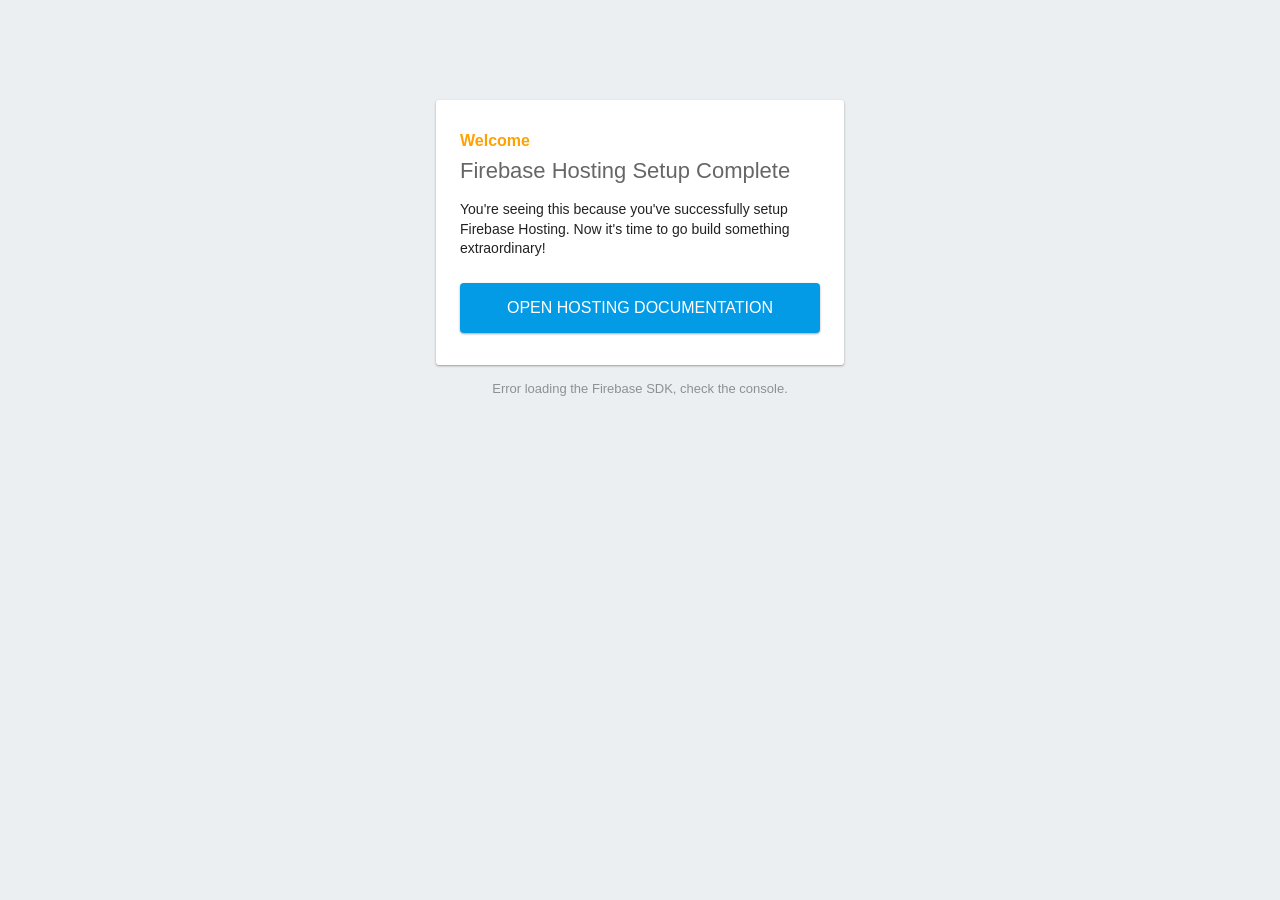
==== public/index.html @ d4465589 "Premier commit" ====
<!DOCTYPE html>
<html>
  <head>
    <meta charset="utf-8">
    <meta name="viewport" content="width=device-width, initial-scale=1">
    <title>Welcome to Firebase Hosting</title>

    <!-- update the version number as needed -->
    <script defer src="/__/firebase/11.8.0/firebase-app-compat.js"></script>
    <!-- include only the Firebase features as you need -->
    <script defer src="/__/firebase/11.8.0/firebase-auth-compat.js"></script>
    <script defer src="/__/firebase/11.8.0/firebase-database-compat.js"></script>
    <script defer src="/__/firebase/11.8.0/firebase-firestore-compat.js"></script>
    <script defer src="/__/firebase/11.8.0/firebase-functions-compat.js"></script>
    <script defer src="/__/firebase/11.8.0/firebase-messaging-compat.js"></script>
    <script defer src="/__/firebase/11.8.0/firebase-storage-compat.js"></script>
    <script defer src="/__/firebase/11.8.0/firebase-analytics-compat.js"></script>
    <script defer src="/__/firebase/11.8.0/firebase-remote-config-compat.js"></script>
    <script defer src="/__/firebase/11.8.0/firebase-performance-compat.js"></script>
    <!-- 
      initialize the SDK after all desired features are loaded, set useEmulator to false
      to avoid connecting the SDK to running emulators.
    -->
    <script defer src="/__/firebase/init.js?useEmulator=true"></script>

    <style media="screen">
      body { background: #ECEFF1; color: rgba(0,0,0,0.87); font-family: Roboto, Helvetica, Arial, sans-serif; margin: 0; padding: 0; }
      #message { background: white; max-width: 360px; margin: 100px auto 16px; padding: 32px 24px; border-radius: 3px; }
      #message h2 { color: #ffa100; font-weight: bold; font-size: 16px; margin: 0 0 8px; }
      #message h1 { font-size: 22px; font-weight: 300; color: rgba(0,0,0,0.6); margin: 0 0 16px;}
      #message p { line-height: 140%; margin: 16px 0 24px; font-size: 14px; }
      #message a { display: block; text-align: center; background: #039be5; text-transform: uppercase; text-decoration: none; color: white; padding: 16px; border-radius: 4px; }
      #message, #message a { box-shadow: 0 1px 3px rgba(0,0,0,0.12), 0 1px 2px rgba(0,0,0,0.24); }
      #load { color: rgba(0,0,0,0.4); text-align: center; font-size: 13px; }
      @media (max-width: 600px) {
        body, #message { margin-top: 0; background: white; box-shadow: none; }
        body { border-top: 16px solid #ffa100; }
      }
    </style>
  </head>
  <body>
    <div id="message">
      <h2>Welcome</h2>
      <h1>Firebase Hosting Setup Complete</h1>
      <p>You're seeing this because you've successfully setup Firebase Hosting. Now it's time to go build something extraordinary!</p>
      <a target="_blank" href="https://firebase.google.com/docs/hosting/">Open Hosting Documentation</a>
    </div>
    <p id="load">Firebase SDK Loading&hellip;</p>

    <script>
      document.addEventListener('DOMContentLoaded', function() {
        const loadEl = document.querySelector('#load');
        // // 🔥🔥🔥🔥🔥🔥🔥🔥🔥🔥🔥🔥🔥🔥🔥🔥🔥🔥🔥🔥🔥🔥🔥🔥🔥🔥🔥🔥🔥🔥🔥
        // // The Firebase SDK is initialized and available here!
        //
        // firebase.auth().onAuthStateChanged(user => { });
        // firebase.database().ref('/path/to/ref').on('value', snapshot => { });
        // firebase.firestore().doc('/foo/bar').get().then(() => { });
        // firebase.functions().httpsCallable('yourFunction')().then(() => { });
        // firebase.messaging().requestPermission().then(() => { });
        // firebase.storage().ref('/path/to/ref').getDownloadURL().then(() => { });
        // firebase.analytics(); // call to activate
        // firebase.analytics().logEvent('tutorial_completed');
        // firebase.performance(); // call to activate
        //
        // // 🔥🔥🔥🔥🔥🔥🔥🔥🔥🔥🔥🔥🔥🔥🔥🔥🔥🔥🔥🔥🔥🔥🔥🔥🔥🔥🔥🔥🔥🔥🔥

        try {
          let app = firebase.app();
          let features = [
            'auth', 
            'database', 
            'firestore',
            'functions',
            'messaging', 
            'storage', 
            'analytics', 
            'remoteConfig',
            'performance',
          ].filter(feature => typeof app[feature] === 'function');
          loadEl.textContent = `Firebase SDK loaded with ${features.join(', ')}`;
        } catch (e) {
          console.error(e);
          loadEl.textContent = 'Error loading the Firebase SDK, check the console.';
        }
      });
    </script>
  </body>
</html>
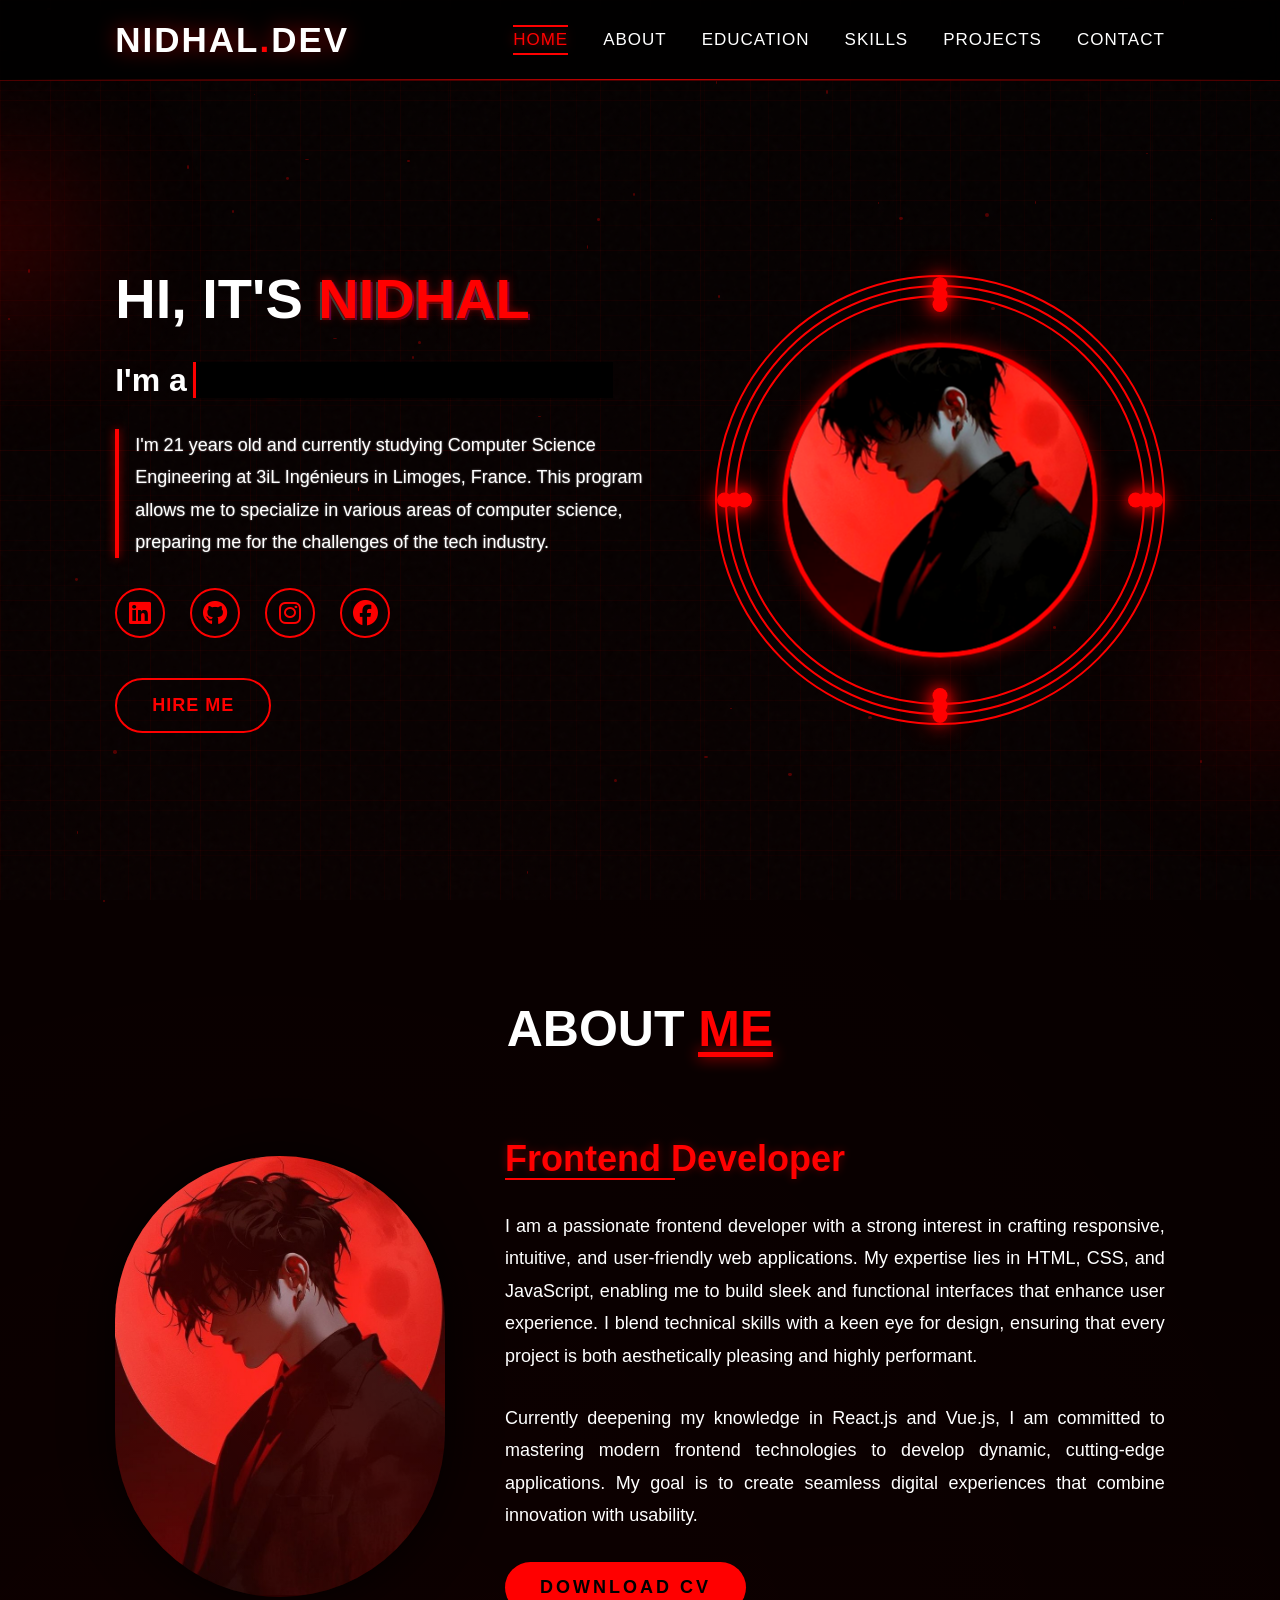
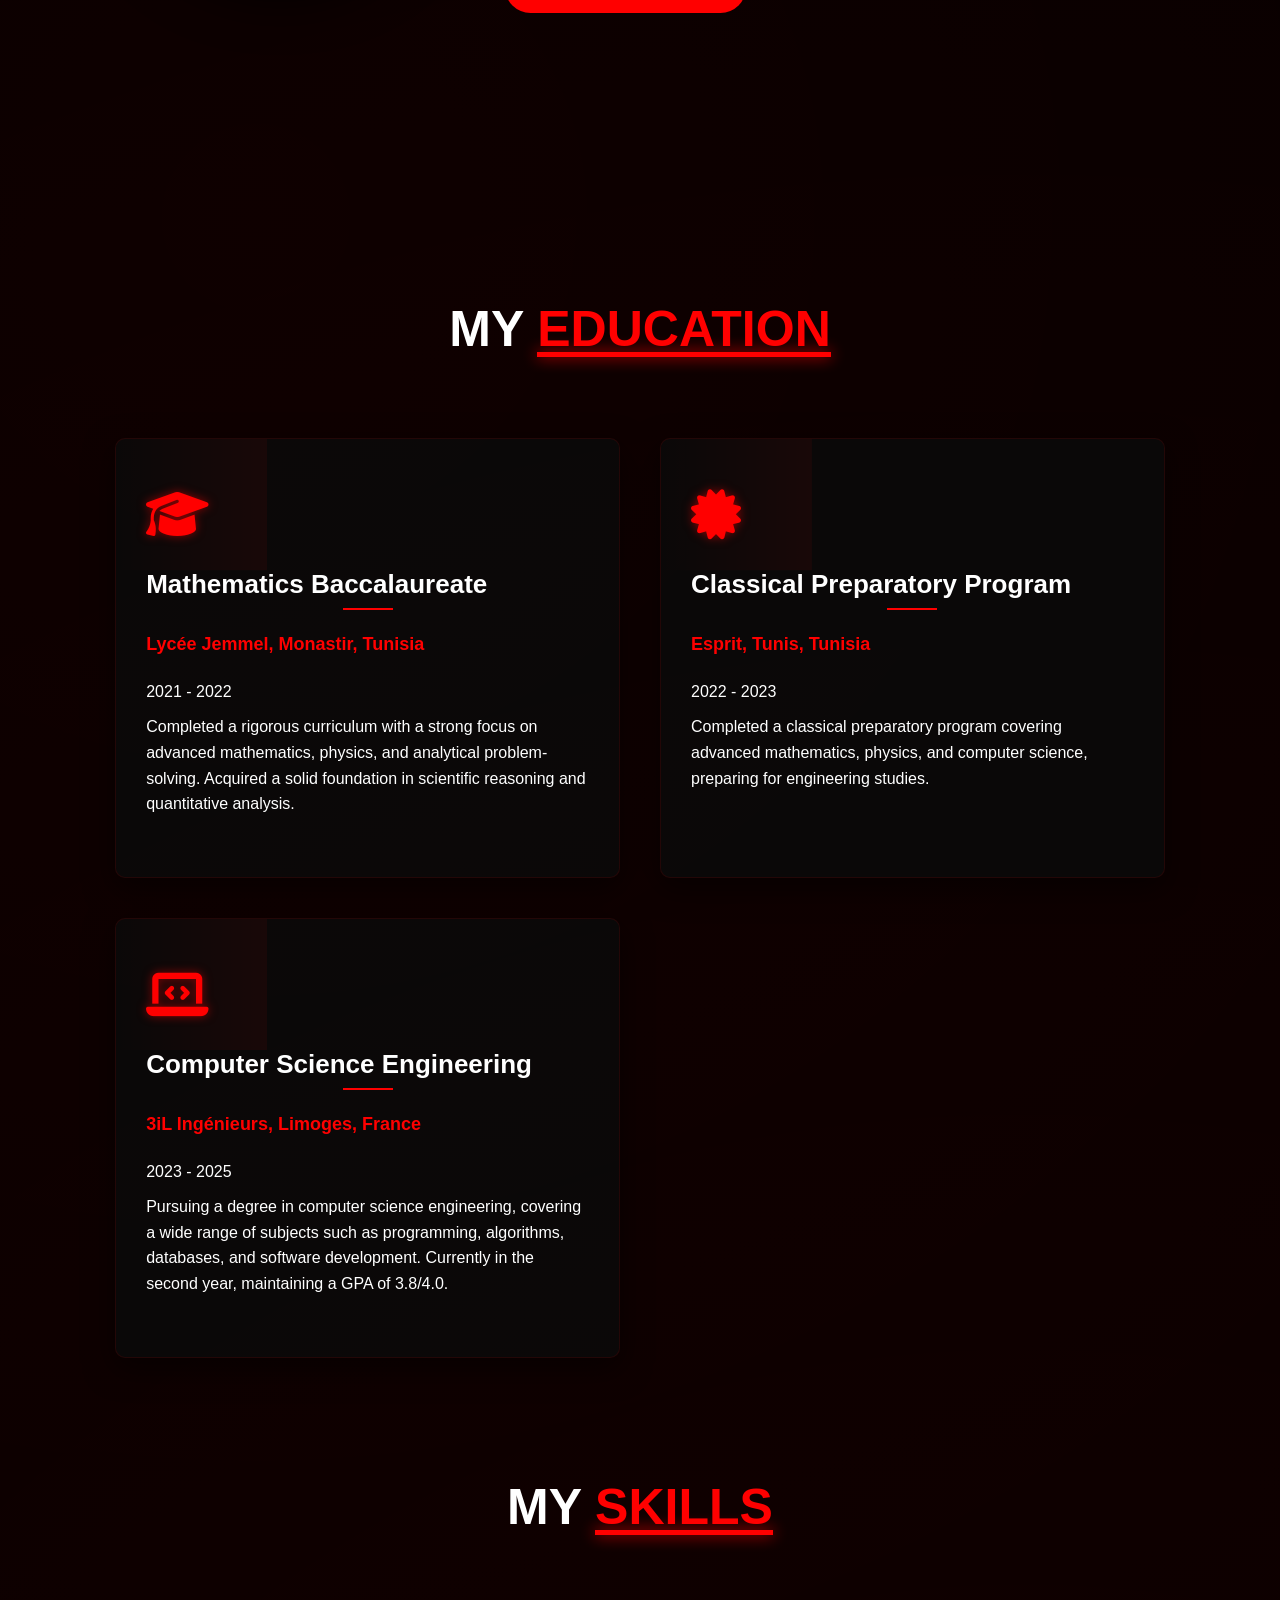
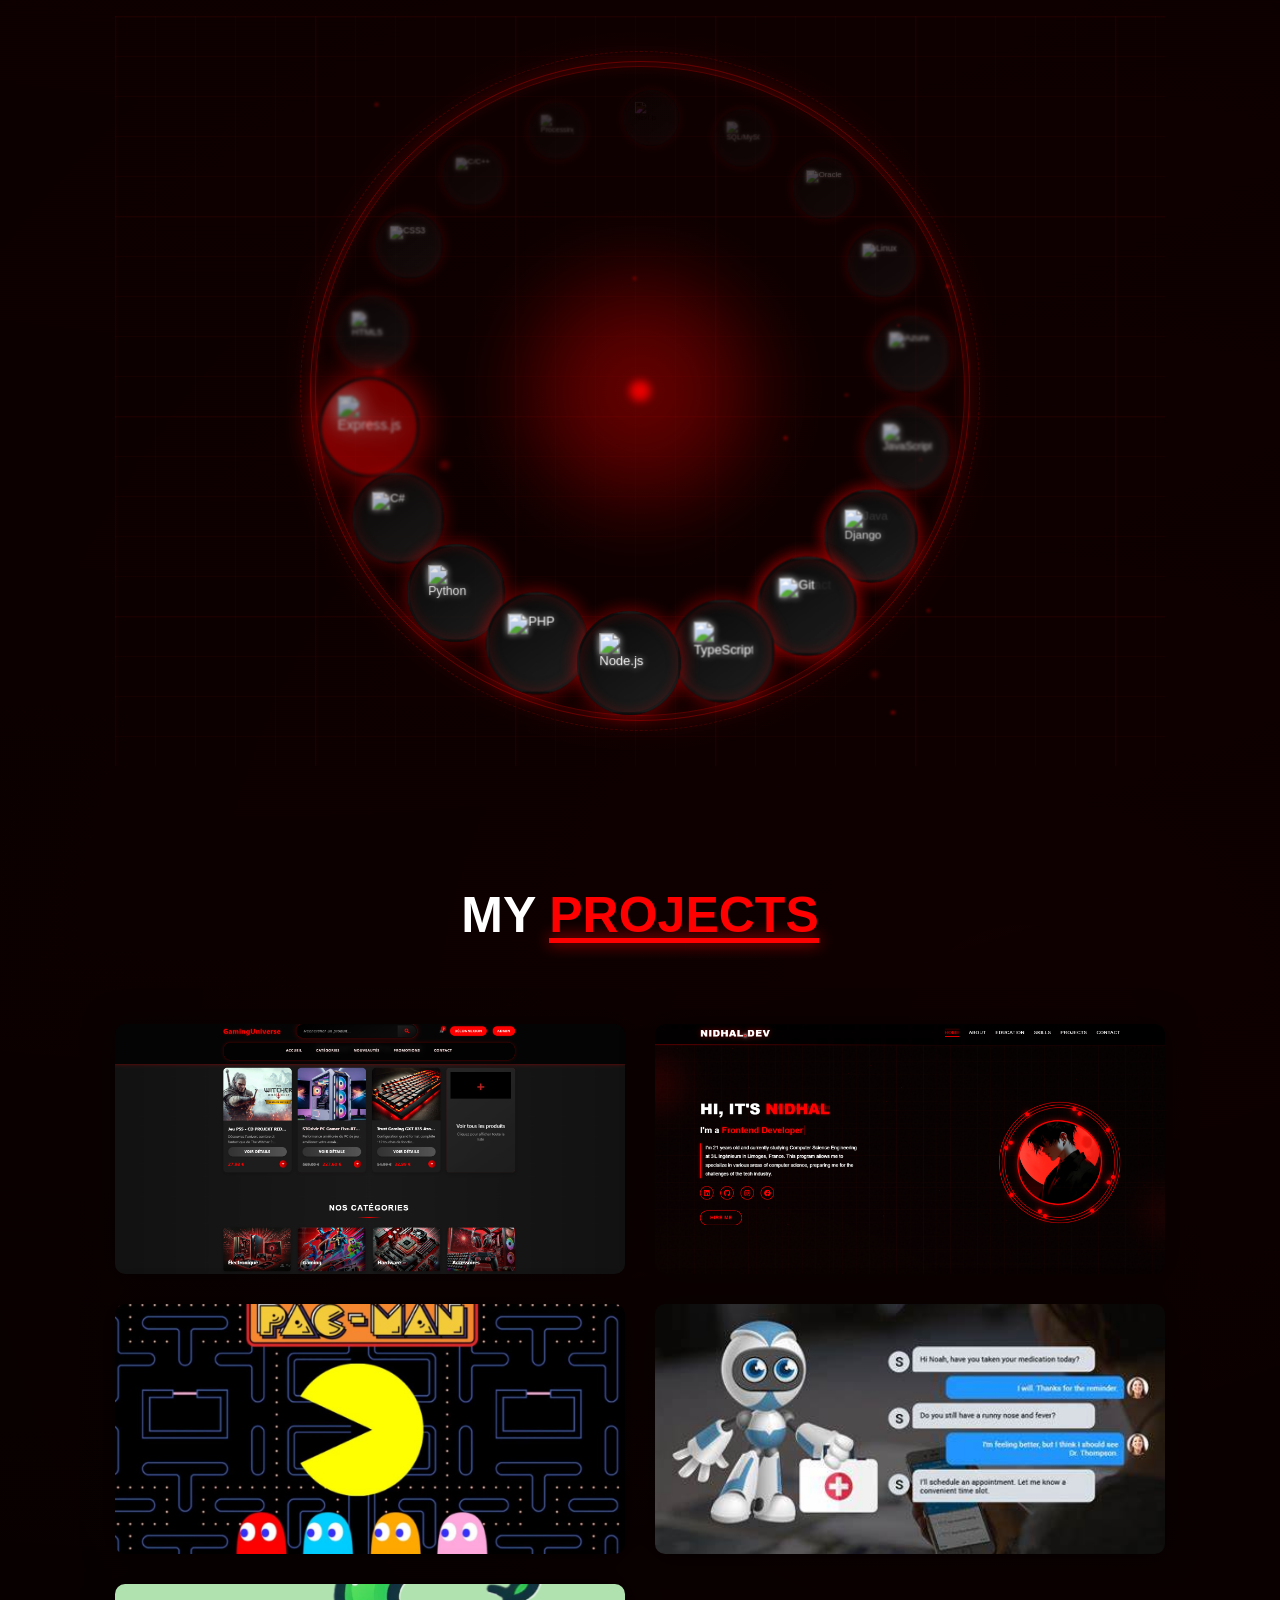
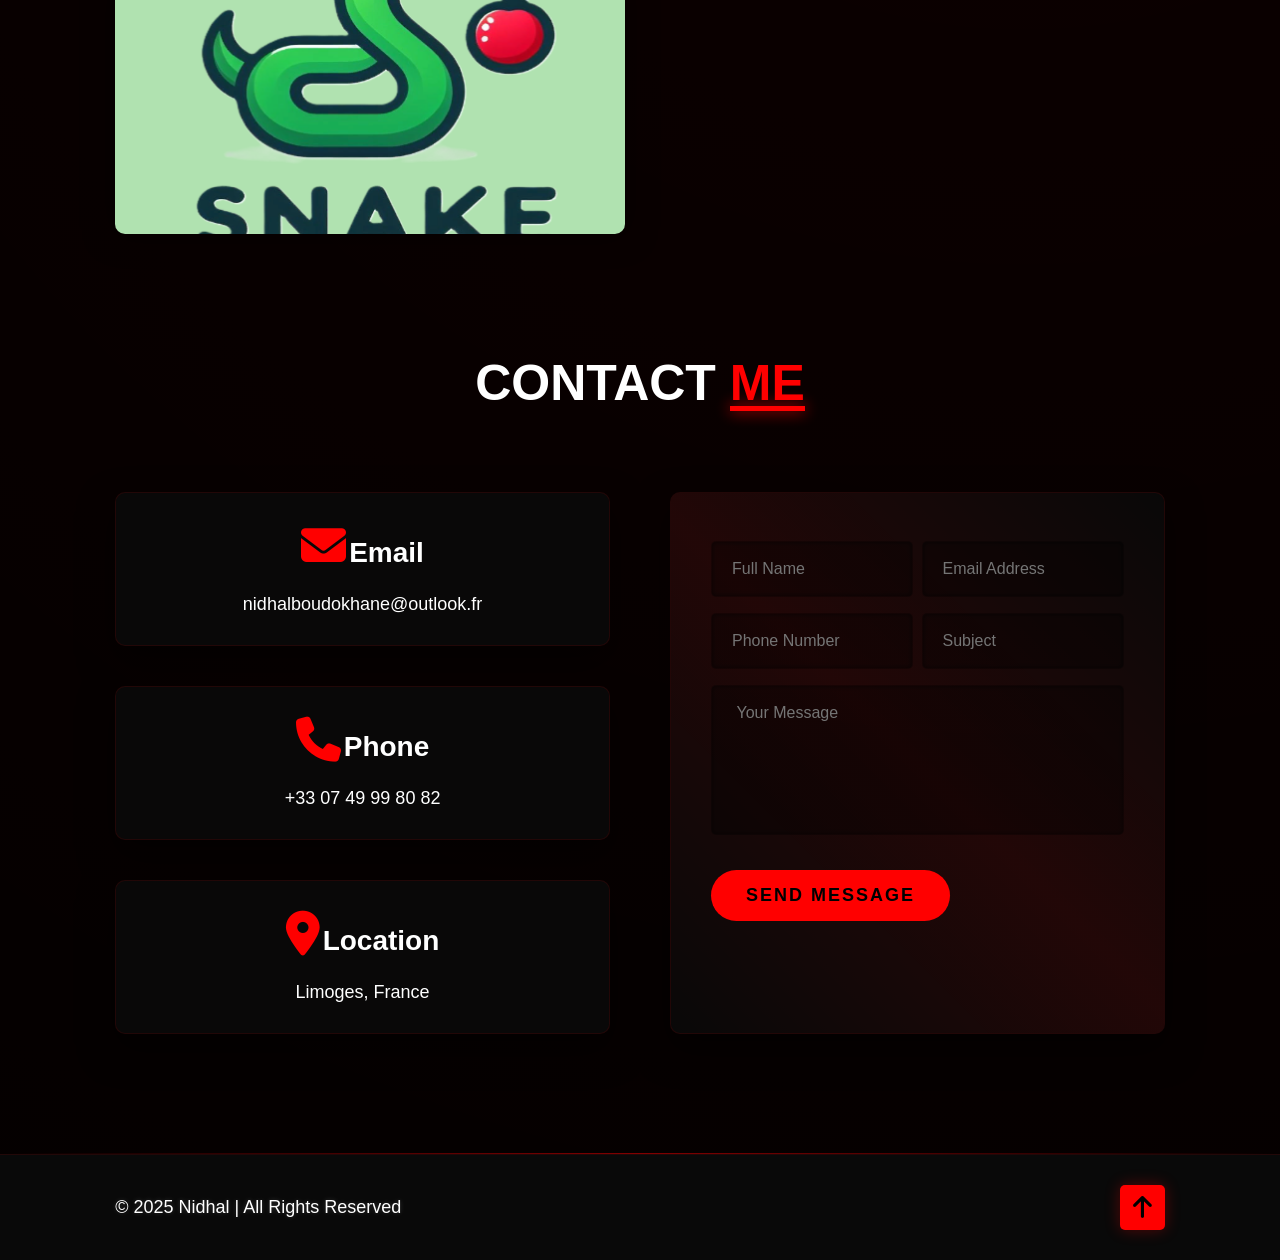
==== commit a59d3067: "Déplacement des fichiers dans le dossier public pour déploiement Firebase" ====
--- a/public/index.html
+++ b/public/index.html
@@ -1,89 +1,441 @@
 <!DOCTYPE html>
-<html>
-  <head>
-    <meta charset="utf-8">
-    <meta name="viewport" content="width=device-width, initial-scale=1">
-    <title>Welcome to Firebase Hosting</title>
-
-    <!-- update the version number as needed -->
-    <script defer src="/__/firebase/11.8.0/firebase-app-compat.js"></script>
-    <!-- include only the Firebase features as you need -->
-    <script defer src="/__/firebase/11.8.0/firebase-auth-compat.js"></script>
-    <script defer src="/__/firebase/11.8.0/firebase-database-compat.js"></script>
-    <script defer src="/__/firebase/11.8.0/firebase-firestore-compat.js"></script>
-    <script defer src="/__/firebase/11.8.0/firebase-functions-compat.js"></script>
-    <script defer src="/__/firebase/11.8.0/firebase-messaging-compat.js"></script>
-    <script defer src="/__/firebase/11.8.0/firebase-storage-compat.js"></script>
-    <script defer src="/__/firebase/11.8.0/firebase-analytics-compat.js"></script>
-    <script defer src="/__/firebase/11.8.0/firebase-remote-config-compat.js"></script>
-    <script defer src="/__/firebase/11.8.0/firebase-performance-compat.js"></script>
-    <!-- 
-      initialize the SDK after all desired features are loaded, set useEmulator to false
-      to avoid connecting the SDK to running emulators.
-    -->
-    <script defer src="/__/firebase/init.js?useEmulator=true"></script>
-
-    <style media="screen">
-      body { background: #ECEFF1; color: rgba(0,0,0,0.87); font-family: Roboto, Helvetica, Arial, sans-serif; margin: 0; padding: 0; }
-      #message { background: white; max-width: 360px; margin: 100px auto 16px; padding: 32px 24px; border-radius: 3px; }
-      #message h2 { color: #ffa100; font-weight: bold; font-size: 16px; margin: 0 0 8px; }
-      #message h1 { font-size: 22px; font-weight: 300; color: rgba(0,0,0,0.6); margin: 0 0 16px;}
-      #message p { line-height: 140%; margin: 16px 0 24px; font-size: 14px; }
-      #message a { display: block; text-align: center; background: #039be5; text-transform: uppercase; text-decoration: none; color: white; padding: 16px; border-radius: 4px; }
-      #message, #message a { box-shadow: 0 1px 3px rgba(0,0,0,0.12), 0 1px 2px rgba(0,0,0,0.24); }
-      #load { color: rgba(0,0,0,0.4); text-align: center; font-size: 13px; }
-      @media (max-width: 600px) {
-        body, #message { margin-top: 0; background: white; box-shadow: none; }
-        body { border-top: 16px solid #ffa100; }
-      }
-    </style>
-  </head>
-  <body>
-    <div id="message">
-      <h2>Welcome</h2>
-      <h1>Firebase Hosting Setup Complete</h1>
-      <p>You're seeing this because you've successfully setup Firebase Hosting. Now it's time to go build something extraordinary!</p>
-      <a target="_blank" href="https://firebase.google.com/docs/hosting/">Open Hosting Documentation</a>
-    </div>
-    <p id="load">Firebase SDK Loading&hellip;</p>
-
-    <script>
-      document.addEventListener('DOMContentLoaded', function() {
-        const loadEl = document.querySelector('#load');
-        // // 🔥🔥🔥🔥🔥🔥🔥🔥🔥🔥🔥🔥🔥🔥🔥🔥🔥🔥🔥🔥🔥🔥🔥🔥🔥🔥🔥🔥🔥🔥🔥
-        // // The Firebase SDK is initialized and available here!
-        //
-        // firebase.auth().onAuthStateChanged(user => { });
-        // firebase.database().ref('/path/to/ref').on('value', snapshot => { });
-        // firebase.firestore().doc('/foo/bar').get().then(() => { });
-        // firebase.functions().httpsCallable('yourFunction')().then(() => { });
-        // firebase.messaging().requestPermission().then(() => { });
-        // firebase.storage().ref('/path/to/ref').getDownloadURL().then(() => { });
-        // firebase.analytics(); // call to activate
-        // firebase.analytics().logEvent('tutorial_completed');
-        // firebase.performance(); // call to activate
-        //
-        // // 🔥🔥🔥🔥🔥🔥🔥🔥🔥🔥🔥🔥🔥🔥🔥🔥🔥🔥🔥🔥🔥🔥🔥🔥🔥🔥🔥🔥🔥🔥🔥
-
-        try {
-          let app = firebase.app();
-          let features = [
-            'auth', 
-            'database', 
-            'firestore',
-            'functions',
-            'messaging', 
-            'storage', 
-            'analytics', 
-            'remoteConfig',
-            'performance',
-          ].filter(feature => typeof app[feature] === 'function');
-          loadEl.textContent = `Firebase SDK loaded with ${features.join(', ')}`;
-        } catch (e) {
-          console.error(e);
-          loadEl.textContent = 'Error loading the Firebase SDK, check the console.';
-        }
-      });
-    </script>
-  </body>
-</html>
+<html lang="en">
+<head>
+    <meta charset="UTF-8">
+    <meta name="viewport" content="width=device-width, initial-scale=1.0">
+    <title>Nidhal's Portfolio</title>
+    <link rel="stylesheet" href="Portfolio.css">
+    <link rel="stylesheet" href="https://cdnjs.cloudflare.com/ajax/libs/font-awesome/6.4.0/css/all.min.css">
+</head>
+<body>
+    <!-- Background Grid Elements -->
+    <div class="bg-grid"></div>
+    <div class="glitch-line"></div>
+    <div class="glitch-line"></div>
+    <div class="glitch-line"></div>
+    
+    <!-- Header -->
+    <header class="header">
+        <a href="#" class="logo" data-text="Nidhal.Dev">Nidhal<span>.</span>Dev</a>
+        <i class="fa-solid fa-bars" id="menu-icon"></i>
+        <nav class="navbar">
+            <a href="#home" class="active">Home</a>
+            <a href="#about">About</a>
+            <a href="#education">Education</a>
+            <a href="#skills">Skills</a>
+            <a href="#projects">Projects</a>
+            <a href="#contact">Contact</a>
+        </nav>
+    </header>
+    
+    <!-- Home Section -->
+    <section class="home" id="home">
+        <div class="home-content">
+            <h1 data-text="Hi, It's">Hi, It's <span data-text="Nidhal">Nidhal</span></h1>
+            <div class="typing-text">I'm a <span></span></div>
+            <p>I'm 21 years old and currently studying Computer Science Engineering at 3iL Ingénieurs in Limoges, France. This program allows me to specialize in various areas of computer science, preparing me for the challenges of the tech industry.</p>
+            <div class="social-icons">
+                <a href="https://www.linkedin.com/in/nidhal-boudokhane/" target="_blank" rel="noopener noreferrer">
+                    <i class="fa-brands fa-linkedin"></i>
+                  </a>
+                  <a href="https://github.com/NidhalBDK" target="_blank" rel="noopener noreferrer">
+                    <i class="fa-brands fa-github"></i>
+                  </a>
+                  <a href="https://www.instagram.com/nidhal_boudokhane/" target="_blank" rel="noopener noreferrer">
+                    <i class="fa-brands fa-instagram"></i>
+                  </a>
+                  <a href="https://www.facebook.com/nidhal.boudokhane.9" target="_blank" rel="noopener noreferrer">
+                    <i class="fa-brands fa-facebook"></i>
+                  </a>                  
+            </div>
+            <a href="#contact" class="btn">Hire me</a>
+        </div>
+        <div class="home-img">
+            <div class="cyber-circle">
+                <span></span>
+                <span></span>
+                <span></span>
+                <span></span>
+            </div>
+            <div class="cyber-circle">
+                <span></span>
+                <span></span>
+                <span></span>
+                <span></span>
+            </div>
+            <div class="cyber-circle">
+                <span></span>
+                <span></span>
+                <span></span>
+                <span></span>
+            </div>
+            <img src="main.jpeg" alt="Profile Picture">
+        </div>
+    </section>
+    
+    <!-- About Section -->
+    <section class="about" id="about">
+        <h2 class="heading">About <span>Me</span></h2>
+        <div class="about-container">
+            <div class="about-img">
+                <img src="main.jpeg" alt="About Picture">
+            </div>
+            <div class="about-content">
+                <h3>Frontend Developer</h3>
+                <p>I am a passionate frontend developer with a strong interest in crafting responsive, intuitive, and user-friendly web applications. My expertise lies in HTML, CSS, and JavaScript, enabling me to build sleek and functional interfaces that enhance user experience. I blend technical skills with a keen eye for design, ensuring that every project is both aesthetically pleasing and highly performant.</p>
+                <p>Currently deepening my knowledge in React.js and Vue.js, I am committed to mastering modern frontend technologies to develop dynamic, cutting-edge applications. My goal is to create seamless digital experiences that combine innovation with usability.</p>
+                <a href="Nidhal_Boudokhane_CV_FullStack_Alternance_2025.pdf" download="Mon_CV.pdf" class="btn">Download CV</a>
+
+            </div>
+        </div>
+    </section>
+
+    <!-- Education Section -->
+    <section class="education" id="education">
+        <h2 class="heading">My <span>Education</span></h2>
+        <div class="education-container">
+            <div class="education-box">
+                <i class="fas fa-graduation-cap"></i>
+                <h3>Mathematics Baccalaureate</h3>
+                <p>Lycée Jemmel, Monastir, Tunisia</p>
+                <p>2021 - 2022</p>
+                <p>Completed a rigorous curriculum with a strong focus on advanced mathematics, physics, and analytical problem-solving. Acquired a solid foundation in scientific reasoning and quantitative analysis.
+
+                </p>
+            </div>
+            <div class="education-box">
+                <i class="fas fa-certificate"></i>
+                <h3>Classical Preparatory Program                </h3>
+                <p>Esprit, Tunis, Tunisia                </p>
+                <p>2022 - 2023</p>
+                <p>Completed a classical preparatory program covering advanced mathematics, physics, and computer science, preparing for engineering studies.
+
+                </p>
+            </div>
+            <div class="education-box">
+                <i class="fas fa-laptop-code"></i>
+                <h3>Computer Science Engineering
+                </h3>
+                <p>3iL Ingénieurs, Limoges, France
+                </p>
+                <p>2023 - 2025</p>
+                <p>Pursuing a degree in computer science engineering, covering a wide range of subjects such as programming, algorithms, databases, and software development. Currently in the second year, maintaining a GPA of 3.8/4.0.</p>
+            </div>
+        </div>
+    </section>
+
+    <!-- Skills Section - Version améliorée -->
+    <section class="skills" id="skills">
+        <h2 class="heading">MY <span>Skills</span></h2>
+        
+        <div class="skills-container">
+            <!-- Grid background cyberpunk -->
+            <div class="skills-grid-bg"></div>
+            
+            <!-- Particules flottantes (ajoutées via JS) -->
+            
+            <!-- Central glow effect -->
+            <div class="center-glow"></div>
+            
+            <!-- Skills orbit container -->
+            <div class="skills-orbit-container">
+                <div class="skills-center-text"></div>
+                
+                <!-- Orbit circle -->
+                <div class="skills-orbit"></div>
+                
+                <!-- Skill icons - Configurations optimisées pour l'effet 3D -->
+                <!-- JavaScript -->
+                <div class="skill-icon" id="js-icon">
+                    <div class="skill-icon-inner">
+                        <img src="https://cdn.jsdelivr.net/gh/devicons/devicon/icons/javascript/javascript-original.svg" alt="JavaScript">
+                    </div>
+                    <div class="skill-tooltip">JavaScript</div>
+                </div>
+                
+                <!-- Kubernetes -->
+                <div class="skill-icon" id="java-icon">
+                    <div class="skill-icon-inner">
+                        <img src="https://cdn.jsdelivr.net/gh/devicons/devicon/icons/java/java-original.svg" alt="Java">
+                    </div>
+                    <div class="skill-tooltip">Java </div>
+                </div>
+                
+                <!-- React -->
+                <div class="skill-icon" id="react-icon">
+                    <div class="skill-icon-inner">
+                        <img src="https://cdn.jsdelivr.net/gh/devicons/devicon/icons/react/react-original.svg" alt="React">
+                    </div>
+                    <div class="skill-tooltip">React</div>
+                </div>
+                
+                <!-- TypeScript -->
+                <div class="skill-icon" id="ts-icon">
+                    <div class="skill-icon-inner">
+                        <img src="https://cdn.jsdelivr.net/gh/devicons/devicon/icons/typescript/typescript-original.svg" alt="TypeScript">
+                    </div>
+                    <div class="skill-tooltip">TypeScript</div>
+                </div>
+                
+                <!-- Node.js -->
+                <div class="skill-icon" id="node-icon">
+                    <div class="skill-icon-inner">
+                        <img src="https://cdn.jsdelivr.net/gh/devicons/devicon/icons/nodejs/nodejs-original.svg" alt="Node.js">
+                    </div>
+                    <div class="skill-tooltip">Node.js</div>
+                </div>
+                
+                <!-- PHP -->
+                <div class="skill-icon" id="php-icon">
+                    <div class="skill-icon-inner">
+                        <img src="https://cdn.jsdelivr.net/gh/devicons/devicon/icons/php/php-original.svg" alt="PHP">
+                    </div>
+                    <div class="skill-tooltip">PHP</div>
+                </div>
+                
+                <!-- Python -->
+                <div class="skill-icon" id="python-icon">
+                    <div class="skill-icon-inner">
+                        <img src="https://cdn.jsdelivr.net/gh/devicons/devicon/icons/python/python-original.svg" alt="Python">
+                    </div>
+                    <div class="skill-tooltip">Python</div>
+                </div>
+                
+                <!-- C# -->
+                <div class="skill-icon" id="csharp-icon">
+                    <div class="skill-icon-inner">
+                        <img src="https://cdn.jsdelivr.net/gh/devicons/devicon/icons/csharp/csharp-original.svg" alt="C#">
+                    </div>
+                    <div class="skill-tooltip">C#</div>
+                </div>
+                
+                <!-- Express.js -->
+                <div class="skill-icon" id="express-icon">
+                    <div class="skill-icon-inner">
+                        <img src="https://cdn.jsdelivr.net/gh/devicons/devicon/icons/express/express-original.svg" alt="Express.js" style="filter: invert(1) brightness(1.5);">
+                    </div>
+                    <div class="skill-tooltip">Express.js</div>
+                </div>
+                
+                <!-- HTML5 -->
+                <div class="skill-icon" id="html-icon">
+                    <div class="skill-icon-inner">
+                        <img src="https://cdn.jsdelivr.net/gh/devicons/devicon/icons/html5/html5-original.svg" alt="HTML5">
+                    </div>
+                    <div class="skill-tooltip">HTML</div>
+                </div>
+                
+                <!-- CSS3 -->
+                <div class="skill-icon" id="css-icon">
+                    <div class="skill-icon-inner">
+                        <img src="https://cdn.jsdelivr.net/gh/devicons/devicon/icons/css3/css3-original.svg" alt="CSS3">
+                    </div>
+                    <div class="skill-tooltip">CSS</div>
+                </div>
+                
+                
+
+                <div class="skill-icon" id="cpp-icon">
+                    <div class="skill-icon-inner">
+                        <img src="https://cdn.jsdelivr.net/gh/devicons/devicon/icons/cplusplus/cplusplus-original.svg" alt="C/C++">
+                    </div>
+                    <div class="skill-tooltip">C/C++</div>
+                </div>
+                <!--processing-->
+                <div class="skill-icon" id="processing-icon">
+                    <div class="skill-icon-inner">
+                        <img src="https://cdn.jsdelivr.net/gh/devicons/devicon/icons/processing/processing-original.svg" alt="Processing">
+                    </div>
+                    <div class="skill-tooltip">Processing</div>
+                </div>
+                <!-- NextJS -->
+                <div class="skill-icon" id="nextjs-icon">
+                    <div class="skill-icon-inner">
+                        <img src="https://cdn.jsdelivr.net/gh/devicons/devicon/icons/nextjs/nextjs-original.svg" alt="Next.js" style="filter: invert(1);">
+                    </div>
+                    <div class="skill-tooltip">Next.js</div>
+                </div>
+                <div class="skill-icon" id="sql-icon">
+                    <div class="skill-icon-inner">
+                        <img src="https://cdn.jsdelivr.net/gh/devicons/devicon/icons/mysql/mysql-original.svg" alt="SQL/MySQL">
+                    </div>
+                    <div class="skill-tooltip">SQL/MySQL</div>
+                </div>
+                <div class="skill-icon" id="oracle-icon">
+                    <div class="skill-icon-inner">
+                        <img src="https://cdn.jsdelivr.net/gh/devicons/devicon/icons/oracle/oracle-original.svg" alt="Oracle">
+                    </div>
+                    <div class="skill-tooltip">Oracle</div>
+                </div>
+                <div class="skill-icon" id="linux-icon">
+                    <div class="skill-icon-inner">
+                        <img src="https://cdn.jsdelivr.net/gh/devicons/devicon/icons/linux/linux-original.svg" alt="Linux">
+                    </div>
+                    <div class="skill-tooltip">Linux (Ubuntu, Debian, Kali)</div>
+                </div>
+
+                <div class="skill-icon" id="azure-icon">
+                    <div class="skill-icon-inner">
+                        <img src="https://cdn.jsdelivr.net/gh/devicons/devicon/icons/azure/azure-original.svg" alt="Azure">
+                    </div>
+                    <div class="skill-tooltip">Azure</div>
+                </div>
+                
+                
+                
+                <div class="skill-icon" id="django-icon">
+                    <div class="skill-icon-inner">
+                        <img src="https://cdn.jsdelivr.net/gh/devicons/devicon/icons/django/django-plain.svg" alt="Django">
+                    </div>
+                    <div class="skill-tooltip">Django</div>
+                </div>
+               
+                
+                <!-- Git -->
+                <div class="skill-icon" id="git-icon">
+                    <div class="skill-icon-inner">
+                        <img src="https://cdn.jsdelivr.net/gh/devicons/devicon/icons/git/git-original.svg" alt="Git">
+                    </div>
+                    <div class="skill-tooltip">Git</div>
+                </div>
+            </div>
+        </div>
+    </section>
+    
+
+    <!-- Projects Section -->
+    <section class="projects" id="projects">
+        <h2 class="heading">My <span>Projects</span></h2>
+        <div class="projects-container">
+            <div class="project-box">
+                <img src="p1.png" alt="E-commerce Website">
+                <div class="project-layer">
+                    <h4>E-commerce Website</h4>
+                    <p>A fully responsive online store with shopping cart and payment integration.</p>
+                    <div class="project-tech">
+                        <span>HTML</span>   
+                        <span>CSS</span>
+                        <span>JavaScript</span>
+                        <span>PHP</span>
+                    </div>
+                </div>
+            </div>
+            <div class="project-box">
+                <img src="p2.png" alt="">
+                <div class="project-layer">
+                    <h4>Portfolio Website</h4>
+                    <p>A personal portfolio to showcase skills and projects with dynamic animations.</p>
+                    <div class="project-tech">
+                        <span>HTML</span>
+                        <span>CSS</span>
+                        <span>JavaScript</span>
+                    </div>
+                </div>
+            </div>
+            <div class="project-box">
+                <img src="p3.jpg" alt="">
+                <div class="project-layer">
+                    <h4>PacMan Game</h4>
+                    <p>A personal portfolio to showcase skills and projects with dynamic animations.</p>
+                    <div class="project-tech">
+                        <span>java</span>
+                        <span>PHP</span>
+                        <span>SQL</span>
+                        <span>Slick2D</span>
+                        <span>JSON</span>
+                    </div>
+                </div>
+            </div>
+            <div class="project-box">
+                <img src="p4.png" alt="Medical Chatbot">
+                <div class="project-layer">
+                  <h4>Medical Chatbot</h4>
+                  <p>An intelligent medical assistant capable of answering health-related questions in real time.</p>
+                  <div class="project-tech">
+                    <span>Python</span>
+                    <span>Llama (Meta AI)</span>
+                    <span> Google Colab </span>
+                    <span> Gradio </span>
+                  </div>
+                </div>
+              </div>
+            <div class="project-box">
+                <img src="p5.png" alt="snake Game">
+                <div class="project-layer">
+                  <h4>snake Game</h4>
+                  <p>A classic Snake Game recreated with modern JavaScript, featuring smooth controls and responsive gameplay</p>
+                  <div class="project-tech">
+                    <span>Python</span>
+                    <span>PyGame</span>
+                    
+                  </div>
+                </div>
+              </div>
+        </div>
+    </section>
+
+    <!-- Contact Section -->
+    <section class="contact" id="contact">
+        <h2 class="heading">Contact <span>Me</span></h2>
+        <div class="contact-container">
+            <div class="contact-info">
+                <div class="contact-card">
+                    <i class="fas fa-envelope"></i>
+                    <h3>Email</h3>
+                    <p>nidhalboudokhane@outlook.fr</p>
+                </div>
+                <div class="contact-card">
+                    <i class="fas fa-phone"></i>
+                    <h3>Phone</h3>
+                    <p>+33 07 49 99 80 82 </p>
+                </div>
+                <div class="contact-card">
+                    <i class="fas fa-map-marker-alt"></i>
+                    <h3>Location</h3>
+                    <p>Limoges, France</p>
+                </div>
+            </div>
+            <form class="contact-form" id="contact12">
+            </form>
+
+            <form class="contact-form" action="https://formsubmit.co/nidhalboudokhane@outlook.fr" method="POST">
+
+                <div class="input-box">
+                    <input type="text" name="name" placeholder="Full Name" required>
+                    <input type="email" name="email" placeholder="Email Address" required>
+                </div>
+                <div class="input-box">
+                    <input type="tel" name="phone" placeholder="Phone Number">
+                    <input type="text" name="subject" placeholder="Subject">
+                </div>
+                <textarea name="message" placeholder=" Your Message" required></textarea>
+                <button type="submit" class="btn">Send Message</button>
+
+                <!-- Protection anti-spam -->
+                <input type="hidden" name="_captcha" value="false">
+                
+                <!-- Redirection après soumission (optionnel) -->
+                
+                <!-- Empêcher les robots -->
+                <input type="text" name="_honey" style="display:none">
+                
+                <!-- Format des emails -->
+                <input type="hidden" name="_template" value="table">
+            </form>
+        </div>
+        
+    </section>
+
+    <!-- Footer -->
+    <footer class="footer">
+        <div class="footer-text">
+            <p>&copy; 2025 Nidhal | All Rights Reserved</p>
+        </div>
+        <div class="footer-up">
+            <a href="#home"><i class="fas fa-arrow-up"></i></a>
+        </div>
+    </footer>
+
+    <script src="Portfolio.js"></script>
+</body>
+</html>
--- a/public/Portfolio.css
+++ b/public/Portfolio.css
@@ -0,0 +1,2304 @@
+#contact12{
+    display: none;
+}
+.cyber-circle span {
+    position: absolute;
+    width: 15px;
+    height: 15px;
+    background: var(--main-color);
+    border-radius: 50%;
+    box-shadow: 0 0 15px var(--main-color), 0 0 30px var(--main-color);
+}
+
+.cyber-circle span:nth-child(1) {
+    top: 0;
+    left: 50%;
+    transform: translateX(-50%);
+}
+
+.cyber-circle span:nth-child(2) {
+    bottom: 0;
+    left: 50%;
+    transform: translateX(-50%);
+}
+
+.cyber-circle span:nth-child(3) {
+    top: 50%;
+    left: 0;
+    transform: translateY(-50%);
+}
+
+.cyber-circle span:nth-child(4) {
+    top: 50%;
+    right: 0;
+    transform: translateY(-50%);
+}
+
+.cyber-circle:nth-child(1) {
+    animation-duration: 20s;
+}
+
+.cyber-circle:nth-child(2) {
+    inset: 10px;
+    animation-duration: 15s;
+    animation-direction: reverse;
+}
+
+.cyber-circle:nth-child(3) {
+    inset: 20px;
+    animation-duration: 10s;
+}
+
+.home-img img {
+    position: absolute;
+    top: 50%;
+    left: 50%;
+    transform: translate(-50%, -50%);
+    width: 70%;
+    height: 70%;
+    object-fit: cover;
+    border-radius: 50%;
+    border: 5px solid var(--main-color);
+    box-shadow: 0 0 20px rgba(255, 0, 0, 0.5);
+    animation: morph 8s ease-in-out infinite;
+    filter: saturate(1.1) contrast(1.1);
+}
+
+@keyframes morph {
+    0%, 100% {
+        border-radius: 50%;
+    }
+    50% {
+        border-radius: 47% 53% 52% 48% / 52% 49% 51% 48%;
+    }
+}
+
+/* ABOUT SECTION */
+.heading {
+    position: relative;
+    font-size: 5rem;
+    margin-bottom: 8rem;
+    text-align: center;
+    text-transform: uppercase;
+}
+
+.heading span {
+    color: var(--main-color);
+    position: relative;
+}
+
+.heading span::before {
+    content: '';
+    position: absolute;
+    bottom: 0;
+    left: 0;
+    width: 100%;
+    height: 5px;
+    background: var(--main-color);
+    box-shadow: 0 0 15px var(--main-color);
+}
+
+.about-container {
+    display: grid;
+    grid-template-columns: 1fr 2fr;
+    gap: 6rem;
+    align-items: center;
+}
+
+.about-img {
+    position: relative;
+    width: 100%;
+    border-radius: 300px;
+    overflow: hidden;
+    box-shadow: 0 0 50px rgba(0, 0, 0, 0.8);
+    transform-style: preserve-3d;
+    perspective: 1000px;
+}
+
+.about-img img {
+    width: 100%;
+    transition: 0.5s;
+}
+
+.about-img:hover img {
+    transform: scale(1.1) rotateY(5deg);
+}
+
+.about-img::before {
+    content: '';
+    position: absolute;
+    top: -50%;
+    left: -50%;
+    width: 200%;
+    height: 200%;
+    background: linear-gradient(
+        transparent, 
+        rgba(255, 0, 0, 0.2), 
+        transparent
+    );
+    transform: rotate(45deg);
+    animation: shimmer 3s linear infinite;
+}
+
+@keyframes shimmer {
+    0% {
+        transform: rotate(45deg) translateY(-100%);
+    }
+    100% {
+        transform: rotate(45deg) translateY(100%);
+    }
+}
+
+.about-content h3 {
+    font-size: 3.6rem;
+    margin-bottom: 3rem;
+    color: var(--main-color);
+    text-shadow: 0 0 10px rgba(255, 0, 0, 0.3);
+    position: relative;
+    display: inline-block;
+}
+
+.about-content h3::before {
+    content: '';
+    position: absolute;
+    bottom: 0;
+    left: 0;
+    width: 50%;
+    height: 2px;
+    background: var(--main-color);
+}
+
+.about-content p {
+    font-size: 1.8rem;
+    line-height: 1.8;
+    margin-bottom: 3rem;
+    position: relative;
+    text-align: justify;
+}
+
+.about-content .btn {
+    background: linear-gradient(45deg, transparent 5%, var(--main-color) 5%);
+    font-weight: bold;
+    letter-spacing: 3px;
+    transition: 0.5s;
+    box-shadow: 0 0 0 var(--main-color);
+    border: none;
+    color: var(--bg-color);
+}
+
+.about-content .btn:hover {
+    background: linear-gradient(45deg, transparent 5%, var(--secondary-color) 5%);
+    box-shadow: 0 0 20px var(--main-color);
+    transform: translateY(-10px);
+}
+
+/* EDUCATION SECTION */
+.education-container {
+    display: grid;
+    grid-template-columns: repeat(auto-fit, minmax(35rem, 1fr));
+    gap: 4rem;
+}
+
+.education-box {
+    position: relative;
+    padding: 5rem 3rem;
+    background: rgba(10, 10, 10, 0.8);
+    border: 1px solid rgba(255, 0, 0, 0.1);
+    border-radius: 1rem;
+    overflow: hidden;
+    z-index: 1;
+    transition: 0.5s;
+    box-shadow: 0 10px 30px rgba(0, 0, 0, 0.5);
+}
+
+.education-box::before {
+    content: '';
+    position: absolute;
+    top: -50%;
+    left: -50%;
+    width: 200%;
+    height: 200%;
+    background: linear-gradient(
+        transparent, 
+        rgba(255, 0, 0, 0.2), 
+        transparent
+    );
+    transform: rotate(45deg);
+    z-index: -1;
+    transition: 1s;
+    opacity: 0;
+}
+
+.education-box:hover::before {
+    animation: shine 1.5s;
+    opacity: 1;
+}
+
+@keyframes shine {
+    0% {
+        transform: rotate(45deg) translateX(-100%);
+    }
+    100% {
+        transform: rotate(45deg) translateX(100%);
+    }
+}
+
+.education-box::after {
+    content: '';
+    position: absolute;
+    inset: 0;
+    background: linear-gradient(
+        to right,
+        transparent,
+        rgba(255, 0, 0, 0.1),
+        transparent
+    );
+    clip-path: polygon(
+        0 0,
+        30% 0,
+        30% 30%,
+        0 30%
+    );
+    animation: scanner 3s linear infinite alternate;
+}
+
+@keyframes scanner {
+    0% {
+        clip-path: polygon(
+            0 0,
+            30% 0,
+            30% 30%,
+            0 30%
+        );
+    }
+    100% {
+        clip-path: polygon(
+            70% 70%,
+            100% 70%,
+            100% 100%,
+            70% 100%
+        );
+    }
+}
+
+.education-box:hover {
+    transform: translateY(-15px);
+    box-shadow: 0 20px 40px rgba(0, 0, 0, 0.8);
+    border-color: rgba(255, 0, 0, 0.3);
+}
+
+.education-box i {
+    font-size: 5rem;
+    color: var(--main-color);
+    margin-bottom: 3rem;
+    display: inline-block;
+    position: relative;
+    text-shadow: 0 0 10px rgba(255, 0, 0, 0.5);
+    animation: float-icon 3s ease-in-out infinite;
+}
+
+@keyframes float-icon {
+    0%, 100% {
+        transform: translateY(0);
+    }
+    50% {
+        transform: translateY(-10px);
+    }
+}
+
+.education-box h3 {
+    font-size: 2.6rem;
+    margin-bottom: 2rem;
+    color: var(--text-color);
+    font-weight: 700;
+    position: relative;
+    padding-bottom: 1rem;
+}
+
+.education-box h3::after {
+    content: '';
+    position: absolute;
+    bottom: 0;
+    left: 50%;
+    transform: translateX(-50%);
+    width: 50px;
+    height: 2px;
+    background: var(--main-color);
+}
+
+.education-box p {
+    font-size: 1.6rem;
+    margin-bottom: 1rem;
+    line-height: 1.6;
+}
+
+.education-box p:nth-child(3) {
+    color: var(--main-color);
+    font-weight: 600;
+    font-size: 1.8rem;
+    margin-bottom: 2rem;
+}
+
+/* SKILLS SECTION */
+.skills-container {
+    display: grid;
+    grid-template-columns: repeat(2, 1fr);
+    gap: 5rem;
+}
+
+.skills-column h3 {
+    font-size: 3rem;
+    margin-bottom: 5rem;
+    text-align: center;
+    color: var(--main-color);
+    position: relative;
+}
+
+.skills-column h3::before {
+    content: '';
+    position: absolute;
+    bottom: -15px;
+    left: 50%;
+    transform: translateX(-50%);
+    width: 100px;
+    height: 3px;
+    background: var(--main-color);
+    box-shadow: 0 0 10px var(--main-color);
+}
+
+.skill-box {
+    position: relative;
+    margin-bottom: 4rem;
+}
+
+.skill-box span {
+    display: block;
+    font-size: 1.8rem;
+    font-weight: 600;
+    margin-bottom: 1.5rem;
+    color: var(--text-color);
+    text-shadow: 0 0 5px rgba(255, 255, 255, 0.3);
+}
+
+.skill-bar {
+    position: relative;
+    height: 10px;
+    width: 100%;
+    background: rgba(255, 255, 255, 0.05);
+    border-radius: 10px;
+    overflow: hidden;
+    box-shadow: inset 0 0 5px rgba(0, 0, 0, 0.5);
+}
+
+.skill-bar::before {
+    content: '';
+    position: absolute;
+    top: 0;
+    left: 0;
+    width: 100%;
+    height: 100%;
+    background: linear-gradient(90deg, 
+        transparent,
+        rgba(255, 255, 255, 0.1),
+        transparent
+    );
+    animation: scanlight 2s linear infinite;
+}
+
+@keyframes scanlight {
+    0% {
+        transform: translateX(-100%);
+    }
+    100% {
+        transform: translateX(100%);
+    }
+}
+
+.skill-per {
+    position: absolute;
+    left: 0;
+    height: 100%;
+    background: var(--main-color);
+    border-radius: 10px;
+    box-shadow: 0 0 10px var(--main-color);
+    animation: fillBars 2.5s ease forwards;
+    animation-play-state: paused;
+}
+
+.skill-box.animate .skill-per {
+    animation-play-state: running;
+}
+
+.skill-per.html {
+    width: 90%;
+}
+
+.skill-per.css {
+    width: 85%;
+}
+
+.skill-per.javascript {
+    width: 75%;
+}
+
+.skill-per.react {
+    width: 60%;
+}
+
+.skill-per.nodejs {
+    width: 65%;
+}
+
+.skill-per.php {
+    width: 50%;
+}
+
+.skill-per.git {
+    width: 80%;
+}
+
+.skill-per.responsive {
+    width: 85%;
+}
+
+.skill-per::after {
+    content: '';
+    position: absolute;
+    top: 0;
+    right: 0;
+    height: 100%;
+    width: 2px;
+    background: var(--text-color);
+    box-shadow: 0 0 5px var(--text-color);
+    animation: pulse-light 1s infinite;
+}
+
+@keyframes pulse-light {
+    0%, 100% {
+        opacity: 1;
+    }
+    50% {
+        opacity: 0.5;
+    }
+}
+
+.tooltip {
+    position: absolute;
+    top: -5rem;
+    right: 0;
+    background: rgba(0, 0, 0, 0.8);
+    color: var(--text-color);
+    padding: 1rem 2rem;
+    border-radius: 0.5rem;
+    font-size: 1.6rem;
+    opacity: 0;
+    transform: translateY(10px);
+    transition: all 0.3s ease;
+    border: 1px solid var(--main-color);
+    pointer-events: none;
+    z-index: 10;
+}
+
+.tooltip::before {
+    content: '';
+    position: absolute;
+    bottom: -10px;
+    left: 50%;
+    transform: translateX(-50%);
+    border-width: 10px 10px 0 10px;
+    border-style: solid;
+    border-color: var(--main-color) transparent transparent transparent;
+}
+
+.skill-per:hover .tooltip {
+    opacity: 1;
+    transform: translateY(0px);
+}
+
+@keyframes fillBars {
+    from {
+        width: 0;
+    }
+}
+
+/* PROJECTS SECTION */
+.projects-container {
+    display: grid;
+    grid-template-columns: repeat(auto-fit, minmax(35rem, 1fr));
+    gap: 3rem;
+}
+
+.project-box {
+    position: relative;
+    border-radius: 1rem;
+    box-shadow: 0 0 30px rgba(0, 0, 0, 0.5);
+    overflow: hidden;
+    height: 25rem;
+    transition: 0.5s;
+    transform-style: preserve-3d;
+    perspective: 1000px;
+}
+
+.project-box::before {
+    content: '';
+    position: absolute;
+    top: 0;
+    left: 0;
+    width: 100%;
+    height: 100%;
+    background: linear-gradient(to bottom, 
+        rgba(0, 0, 0, 0) 0%,
+        rgba(0, 0, 0, 0.8) 100%);
+    z-index: 1;
+    opacity: 0;
+    transition: 0.5s;
+}
+
+.project-box:hover::before {
+    opacity: 1;
+}
+
+.project-box img {
+    width: 100%;
+    height: 100%;
+    object-fit: cover;
+    transition: 0.5s;
+}
+
+.project-box:hover {
+    transform: scale(1.05) rotateY(10deg);
+    box-shadow: 0 25px 50px rgba(0, 0, 0, 0.8);
+}
+
+.project-box:hover img {
+    transform: scale(1.2);
+    filter: blur(3px) brightness(0.7);
+}
+
+.project-layer {
+    position: absolute;
+    top: 0;
+    left: 0;
+    width: 100%;
+    height: 100%;
+    display: flex;
+    flex-direction: column;
+    justify-content: center;
+    align-items: center;
+    text-align: center;
+    padding: 4rem;
+    z-index: 2;
+    opacity: 0;
+    transform: translateY(20px);
+    transition: 0.5s;
+}
+
+.project-box:hover .project-layer {
+    opacity: 1;
+    transform: translateY(0);
+}
+
+.project-layer h4 {
+    font-size: 3rem;
+    color: var(--text-color);
+    font-weight: 700;
+    margin-bottom: 2rem;
+    text-shadow: 0 0 10px rgba(0, 0, 0, 0.5);
+    position: relative;
+    padding-bottom: 1rem;
+}
+
+.project-layer h4::after {
+    content: '';
+    position: absolute;
+    bottom: 0;
+    left: 50%;
+    transform: translateX(-50%);
+    width: 50px;
+    height: 2px;
+    background: var(--main-color);
+    box-shadow: 0 0 10px var(--main-color);
+}
+
+.project-layer p {
+    font-size: 1.6rem;
+    color: var(--text-color);
+    margin-bottom: 2.5rem;
+    text-shadow: 0 0 10px rgba(0, 0, 0, 0.5);
+}
+
+.project-tech {
+    display: flex;
+    flex-wrap: wrap;
+    justify-content: center;
+    gap: 1rem;
+    margin-bottom: 2.5rem;
+}
+
+.project-tech span {
+    padding: 0.8rem 1.5rem;
+    background: rgba(0, 0, 0, 0.7);
+    border: 1px solid var(--main-color);
+    border-radius: 3rem;
+    font-size: 1.4rem;
+    color: var(--text-color);
+    transition: 0.3s;
+}
+
+.project-tech span:hover {
+    background: var(--main-color);
+    color: var(--bg-color);
+    transform: translateY(-5px);
+    box-shadow: 0 5px 15px rgba(255, 0, 0, 0.5);
+}
+
+.project-layer a {
+    display: inline-flex;
+    justify-content: center;
+    align-items: center;
+    width: 5rem;
+    height: 5rem;
+    background: var(--main-color);
+    border-radius: 50%;
+    box-shadow: 0 0 20px var(--main-color);
+    transition: 0.5s;
+}
+
+.project-layer a:hover {
+    background: var(--text-color);
+    transform: scale(1.2) rotate(20deg);
+}
+
+.project-layer a i {
+    font-size: 2.5rem;
+    color: var(--bg-color);
+    transition: 0.5s;
+}
+
+.project-layer a:hover i {
+    color: var(--main-color);
+}
+
+/* CONTACT SECTION */
+.contact-container {
+    display: grid;
+    grid-template-columns: repeat(2, 1fr);
+    gap: 6rem;
+    margin-top: 3rem;
+}
+
+.contact-info {
+    display: flex;
+    flex-direction: column;
+    gap: 4rem;
+}
+
+.contact-card {
+    position: relative;
+    padding: 3rem;
+    background: rgba(10, 10, 10, 0.8);
+    border: 1px solid rgba(255, 0, 0, 0.1);
+    border-radius: 1rem;
+    text-align: center;
+    z-index: 1;
+    overflow: hidden;
+    box-shadow: 0 15px 35px rgba(0, 0, 0, 0.5);
+    transition: 0.5s;
+}
+
+.contact-card::before {
+    content: '';
+    position: absolute;
+    top: -50%;
+    left: -50%;
+    width: 200%;
+    height: 200%;
+    background: linear-gradient(
+        transparent, 
+        rgba(255, 0, 0, 0.2), 
+        transparent
+    );
+    transform: rotate(45deg);
+    z-index: -1;
+    transition: 0.5s;
+    opacity: 0;
+}
+
+.contact-card:hover::before {
+    animation: shine 1.5s;
+    opacity: 1;
+}
+
+.contact-card:hover {
+    transform: translateY(-10px);
+    box-shadow: 0 25px 50px rgba(0, 0, 0, 0.8);
+    border-color: rgba(255, 0, 0, 0.3);
+}
+
+.contact-card i {
+    font-size: 4.5rem;
+    color: var(--main-color);
+    margin-bottom: 2.5rem;
+    animation: pulse 3s ease-in-out infinite;
+}
+
+@keyframes pulse {
+    0%, 100% {
+        transform: scale(1);
+        opacity: 1;
+    }
+    50% {
+        transform: scale(1.2);
+        opacity: 0.8;
+    }
+}
+
+.contact-card h3 {
+    font-size: 2.8rem;
+    margin-bottom: 1.5rem;
+    color: var(--text-color);
+    position: relative;
+    display: inline-block;
+    padding-bottom: 1rem;
+}
+
+.contact-card h3::after {
+    content: '';
+    position: absolute;
+    bottom: 0;
+    left: 0;
+    width: 100%;
+    height: 2px;
+    background: var(--main-color);
+    transform-origin: right;
+    transform: scaleX(0);
+    transition: transform 0.5s;
+}
+
+.contact-card:hover h3::after {
+    transform-origin: left;
+    transform: scaleX(1);
+}
+
+.contact-card p {
+    font-size: 1.8rem;
+    color: var(--text-color);
+}
+
+.contact-form {
+    background: rgba(10, 10, 10, 0.8);
+    padding: 4rem;
+    border-radius: 1rem;
+    border: 1px solid rgba(255, 0, 0, 0.1);
+    box-shadow: 0 15px 35px rgba(0, 0, 0, 0.5);
+    position: relative;
+    overflow: hidden;
+    z-index: 1;
+}
+
+.contact-form::before {
+    content: '';
+    position: absolute;
+    top: 0;
+    left: 0;
+    width: 100%;
+    height: 100%;
+    background: linear-gradient(
+        45deg,
+        transparent,
+        rgba(255, 0, 0, 0.1),
+        transparent
+    );
+    z-index: -1;
+}
+
+.input-box {
+    display: flex;
+    justify-content: space-between;
+    flex-wrap: wrap;
+}
+
+.input-box input,
+.contact-form textarea {
+    width: 100%;
+    padding: 1.8rem 2rem;
+    font-size: 1.6rem;
+    color: var(--text-color);
+    background: rgba(0, 0, 0, 0.3);
+    border-radius: 0.5rem;
+    margin: 0.8rem 0;
+    border: 1px solid transparent;
+    box-shadow: inset 0 0 5px rgba(0, 0, 0, 0.5);
+    transition: 0.5s;
+}
+
+.input-box input {
+    width: 49%;
+}
+
+.input-box input:focus,
+.contact-form textarea:focus {
+    border-color: var(--main-color);
+    box-shadow: 0 0 15px rgba(255, 0, 0, 0.3);
+}
+
+.contact-form textarea {
+    resize: none;
+    height: 15rem;
+}
+
+.contact-form .btn {
+    margin-top: 2.5rem;
+    background: linear-gradient(45deg, transparent 5%, var(--main-color) 5%);
+    border: none;
+    color: var(--bg-color);
+    font-weight: 700;
+    letter-spacing: 2px;
+    cursor: pointer;
+}
+
+.contact-form .btn:hover {
+    background: linear-gradient(45deg, transparent 5%, var(--secondary-color) 5%);
+    box-shadow: 0 0 30px var(--main-color);
+    transform: translateY(-10px);
+}
+
+/* FOOTER */
+.footer {
+    display: flex;
+    justify-content: space-between;
+    align-items: center;
+    flex-wrap: wrap;
+    padding: 3rem 9%;
+    background: rgba(10, 10, 10, 0.9);
+    position: relative;
+    border-top: 1px solid rgba(255, 0, 0, 0.1);
+}
+
+.footer::before {
+    content: '';
+    position: absolute;
+    top: -2px;
+    left: 0;
+    width: 100%;
+    height: 1px;
+    background: linear-gradient(90deg, 
+        transparent, 
+        rgba(255, 0, 0, 0.5), 
+        transparent);
+}
+
+.footer-text p {
+    font-size: 1.8rem;
+    color: var(--text-color);
+    text-shadow: 0 0 5px rgba(255, 255, 255, 0.2);
+}
+
+.footer-up a {
+    display: inline-flex;
+    justify-content: center;
+    align-items: center;
+    width: 4.5rem;
+    height: 4.5rem;
+    background: var(--main-color);
+    border-radius: 0.5rem;
+    transition: 0.5s;
+    box-shadow: 0 0 15px rgba(255, 0, 0, 0.3);
+}
+
+.footer-up a:hover {
+    transform: translateY(-10px);
+    box-shadow: 0 0 30px var(--main-color);
+}
+
+.footer-up a i {
+    font-size: 2.5rem;
+    color: var(--bg-color);
+    transition: 0.5s;
+}
+
+.footer-up a:hover i {
+    transform: rotate(360deg);
+}
+
+/* ANIMATIONS AND EFFECTS */
+.animate {
+    opacity: 0;
+    transform: translateY(50px);
+    transition: all 0.8s ease;
+}
+
+.animate.active {
+    opacity: 1;
+    transform: translateY(0);
+}
+
+@keyframes floatImage {
+    0%, 100% {
+        transform: translateY(0);
+    }
+    50% {
+        transform: translateY(-20px);
+    }
+}
+
+/* GLITCH LINES */
+.glitch-line {
+    position: fixed;
+    top: 0;
+    left: 0;
+    width: 100%;
+    height: 1px;
+    background: rgba(255, 0, 0, 0.3);
+    z-index: 1000;
+    opacity: 0;
+    pointer-events: none;
+}
+
+.glitch-line:nth-child(1) {
+    animation: glitch-line-anim 5s infinite 0.5s;
+    top: 15%;
+}
+
+.glitch-line:nth-child(2) {
+    animation: glitch-line-anim 5s infinite 1s;
+    top: 35%;
+}
+
+.glitch-line:nth-child(3) {
+    animation: glitch-line-anim 5s infinite 1.5s;
+    top: 65%;
+}
+
+@keyframes glitch-line-anim {
+    0% {
+        opacity: 0;
+        transform: translateX(-100%);
+    }
+    10%, 90% {
+        opacity: 0.3;
+    }
+    100% {
+        opacity: 0;
+        transform: translateX(100%);
+    }
+}
+
+/* Add cyberpunk/neon background elements */
+.bg-grid {
+    position: fixed;
+    top: 0;
+    left: 0;
+    width: 100%;
+    height: 100%;
+    background-size: 50px 50px;
+    background-image: 
+        linear-gradient(to right, rgba(255, 0, 0, 0.05) 1px, transparent 1px),
+        linear-gradient(to bottom, rgba(255, 0, 0, 0.05) 1px, transparent 1px);
+    z-index: -1;
+    pointer-events: none;
+}
+
+/* CYBERPUNK PARTICLES */
+.cyber-particle {
+    position: fixed;
+    background: var(--main-color);
+    border-radius: 50%;
+    opacity: 0.3;
+    pointer-events: none;
+    z-index: -1;
+    animation: float-particle 20s linear infinite;
+}
+
+@keyframes float-particle {
+    0% {
+        transform: translateY(0) translateX(0);
+        opacity: 0;
+    }
+    10% {
+        opacity: 0.3;
+    }
+    90% {
+        opacity: 0.3;
+    }
+    100% {
+        transform: translateY(-1000px) translateX(300px);
+        opacity: 0;
+    }
+}
+
+/* SCREEN GLITCH ANIMATION */
+.screen-glitch {
+    position: fixed;
+    top: 0;
+    left: 0;
+    width: 100%;
+    height: 100%;
+    background: rgba(255, 0, 0, 0.05);
+    z-index: 10000;
+    pointer-events: none;
+    animation: screen-glitch 0.5s ease-out;
+}
+
+@keyframes screen-glitch {
+    0% {
+        opacity: 0;
+    }
+    10% {
+        opacity: 0.5;
+        transform: translateX(-20px);
+    }
+    20% {
+        transform: translateX(20px);
+    }
+    30% {
+        transform: translateY(-10px);
+    }
+    40% {
+        transform: translateY(10px) scaleY(1.2);
+    }
+    50% {
+        transform: translateX(-5px) scaleX(0.95);
+    }
+    60% {
+        transform: translateX(5px);
+    }
+    70% {
+        opacity: 0.5;
+    }
+    100% {
+        opacity: 0;
+        transform: translateX(0) translateY(0) scale(1);
+    }
+}
+
+/* BUTTON SUCCESS STATE */
+.btn.sent {
+    background: #00cc66 !important;
+    color: var(--bg-color) !important;
+    box-shadow: 0 0 20px rgba(0, 204, 102, 0.7) !important;
+}
+
+/* MEDIA QUERIES */
+@media (max-width: 1200px) {
+    html {
+        font-size: 55%;
+    }
+    
+    .home-img {
+        width: 40rem;
+        height: 40rem;
+    }
+}
+
+@media (max-width: 991px) {
+    .header {
+        padding: 2rem 3%;
+    }
+    
+    section {
+        padding: 10rem 3% 2rem;
+    }
+    
+    .home {
+        flex-direction: column;
+        padding-top: 0;
+        text-align: center;
+    }
+    
+    .home-content {
+        width: 100%;
+        margin-bottom: 5rem;
+        padding-right: 0;
+    }
+    
+    .home-content p {
+        margin: 0 auto 3rem;
+        padding-left: 0;
+    }
+    
+    .home-content p::before {
+        display: none;
+    }
+    
+    .social-icons {
+        justify-content: center;
+    }
+
+    .about-container {
+        grid-template-columns: 1fr;
+    }
+    
+    .about-img {
+        width: 70%;
+        margin: 0 auto 5rem;
+    }
+    
+    .skills-container {
+        grid-template-columns: 1fr;
+    }
+    
+    .contact-container {
+        grid-template-columns: 1fr;
+    }
+    
+    .footer {
+        padding: 3rem 3%;
+    }
+}
+
+@media (max-width: 768px) {
+    #menu-icon {
+        display: block;
+    }
+    
+    .navbar {
+        position: absolute;
+        top: 100%;
+        left: 0;
+        width: 100%;
+        padding: 1rem 3%;
+        background: rgba(0, 0, 0, 0.95);
+        backdrop-filter: blur(10px);
+        border-top: 1px solid rgba(255, 0, 0, 0.2);
+        box-shadow: 0 0.5rem 1rem rgba(0, 0, 0, 0.2);
+        display: none;
+        z-index: 99;
+    }
+    
+    .navbar.active {
+        display: block;
+    }
+    
+    .navbar a {
+        display: block;
+        font-size: 2rem;
+        margin: 3rem 0;
+        text-align: center;
+    }
+    
+    .navbar a::before, 
+    .navbar a::after {
+        display: none;
+    }
+    
+    .home-img {
+        width: 35rem;
+        height: 35rem;
+    }
+    
+    .home-content h1 {
+        font-size: 5rem;
+    }
+    
+    .home-content h1 span::before {
+        animation: none;
+    }
+    
+    .education-box i,
+    .contact-card i {
+        font-size: 4rem;
+    }
+    
+    .heading {
+        font-size: 4rem;
+    }
+    
+    .project-box {
+        height: 22rem;
+    }
+}
+
+@media (max-width: 520px) {
+    html {
+        font-size: 50%;
+    }
+    
+    .home-content h1 {
+        font-size: 4.5rem;
+    }
+    
+    .typing-text {
+        font-size: 2.5rem;
+    }
+    
+    .typing-text span::before {
+        font-size: 2.5rem;
+    }
+    
+    .home-img {
+        width: 30rem;
+        height: 30rem;
+    }
+    
+    .cyber-circle span {
+        width: 10px;
+        height: 10px;
+    }
+    
+    .about-img {
+        width: 100%;
+    }
+    
+    .contact-form {
+        padding: 3rem;
+    }
+    
+    .input-box input {
+        width: 100%;
+    }
+    
+    .project-box {
+        height: 20rem;
+    }
+    
+    .project-layer h4 {
+        font-size: 2.5rem;
+    }
+    
+    .footer-text p {
+        margin-bottom: 2rem;
+    }
+}
+
+@media (max-width: 380px) {
+    .home-img {
+        width: 25rem;
+        height: 25rem;
+    }
+    
+    .footer {
+        flex-direction: column-reverse;
+    }
+    
+    .social-icons a {
+        margin-right: 1.5rem;
+    }
+    
+    .social-icons a,
+    .footer-up a {
+        width: 4rem;
+        height: 4rem;
+    }
+}@import url('https://fonts.googleapis.com/css2?family=Poppins:wght@100;200;300;400;500;600;700;800;900&display=swap');
+
+:root {
+    --bg-color: #000000;
+    --second-bg-color: #0c0c0c;
+    --third-bg-color: #141414;
+    --text-color: #fff;
+    --main-color: #ff0000;
+    --secondary-color: #ff3333;
+    --glow-effect: 0 0 20px rgba(255, 0, 0, 0.7);
+    --neon-glow: 0 0 10px #ff0000, 0 0 20px #ff0000, 0 0 30px #ff0000, 0 0 40px #ff0000;
+}
+
+* {
+    margin: 0;
+    padding: 0;
+    box-sizing: border-box;
+    text-decoration: none;
+    border: none;
+    outline: none;
+    scroll-behavior: smooth;
+    font-family: 'Poppins', sans-serif;
+}
+
+html {
+    font-size: 62.5%;
+    overflow-x: hidden;
+    scroll-behavior: smooth;
+}
+
+body {
+    background: var(--bg-color);
+    color: var(--text-color);
+    overflow-x: hidden;
+    background-image: 
+        radial-gradient(circle at 20% 30%, rgba(255, 0, 0, 0.05) 0%, transparent 70%),
+        radial-gradient(circle at 80% 70%, rgba(255, 0, 0, 0.05) 0%, transparent 70%);
+}
+
+body::before {
+    content: '';
+    position: fixed;
+    top: 0;
+    left: 0;
+    width: 100%;
+    height: 100%;
+    background: url("data:image/svg+xml,%3Csvg viewBox='0 0 200 200' xmlns='http://www.w3.org/2000/svg'%3E%3Cfilter id='noiseFilter'%3E%3CfeTurbulence type='fractalNoise' baseFrequency='0.65' numOctaves='3' stitchTiles='stitch'/%3E%3C/filter%3E%3Crect width='100%25' height='100%25' filter='url(%23noiseFilter)' opacity='0.05'/%3E%3C/svg%3E");
+    opacity: 0.4;
+    pointer-events: none;
+    z-index: -1;
+}
+
+::-webkit-scrollbar {
+    width: 10px;
+    background: #0a0a0a;
+}
+
+::-webkit-scrollbar-thumb {
+    background: var(--main-color);
+    background: linear-gradient(to bottom, #ff0000, #990000);
+    border-radius: 6px;
+}
+
+::-webkit-scrollbar-thumb:hover {
+    background: linear-gradient(to bottom, #ff3333, #cc0000);
+}
+
+::selection {
+    background: var(--main-color);
+    color: var(--bg-color);
+}
+
+section {
+    min-height: 100vh;
+    padding: 10rem 9% 2rem;
+    position: relative;
+}
+
+/* CYBERPUNK GRID LINES */
+.grid-lines {
+    position: fixed;
+    width: 100%;
+    height: 100%;
+    top: 0;
+    left: 0;
+    pointer-events: none;
+    z-index: -1;
+}
+
+.grid-line {
+    position: absolute;
+    background: rgba(255, 0, 0, 0.03);
+}
+
+.grid-line-vertical {
+    width: 1px;
+    height: 100%;
+    top: 0;
+}
+
+.grid-line-horizontal {
+    height: 1px;
+    width: 100%;
+    left: 0;
+}
+
+/* GLITCH ANIMATION */
+@keyframes glitch {
+    0% {
+        clip-path: inset(40% 0 61% 0);
+        transform: translate(-20px, -10px);
+    }
+    20% {
+        clip-path: inset(92% 0 1% 0);
+        transform: translate(20px, 10px);
+    }
+    40% {
+        clip-path: inset(43% 0 1% 0);
+        transform: translate(-20px, -10px);
+    }
+    60% {
+        clip-path: inset(25% 0 58% 0);
+        transform: translate(20px, 10px);
+    }
+    80% {
+        clip-path: inset(54% 0 7% 0);
+        transform: translate(-20px, -10px);
+    }
+    100% {
+        clip-path: inset(58% 0 43% 0);
+        transform: translate(20px, 10px);
+    }
+}
+
+/* NEON FLICKER */
+@keyframes flicker {
+    0%, 18%, 22%, 25%, 53%, 57%, 100% {
+        text-shadow: 0 0 4px #fff, 0 0 10px #fff, 0 0 18px #fff, 0 0 38px #ff0000, 0 0 73px #ff0000;
+    }
+    20%, 24%, 55% {
+        text-shadow: none;
+    }
+}
+
+/* HEADER */
+.header {
+    position: fixed;
+    top: 0;
+    left: 0;
+    width: 100%;
+    padding: 2rem 9%;
+    background: rgba(0, 0, 0, 0.8);
+    backdrop-filter: blur(10px);
+    border-bottom: 1px solid rgba(255, 0, 0, 0.3);
+    display: flex;
+    justify-content: space-between;
+    align-items: center;
+    z-index: 100;
+    transition: 0.5s;
+}
+
+.header::before {
+    content: '';
+    position: absolute;
+    bottom: 0;
+    left: 0;
+    width: 100%;
+    height: 1px;
+    background: linear-gradient(90deg, 
+        transparent 0%, 
+        rgba(255, 0, 0, 0.3) 20%, 
+        rgba(255, 0, 0, 0.8) 50%,
+        rgba(255, 0, 0, 0.3) 80%,
+        transparent 100%);
+    animation: scanline 4s linear infinite;
+}
+
+@keyframes scanline {
+    0% {
+        transform: translateX(-100%);
+    }
+    100% {
+        transform: translateX(100%);
+    }
+}
+
+.header.sticky {
+    padding: 1rem 9%;
+    background: rgba(0, 0, 0, 0.95);
+    box-shadow: 0 5px 25px rgba(0, 0, 0, 0.8);
+}
+
+.logo {
+    font-size: 3.5rem;
+    color: var(--text-color);
+    font-weight: 800;
+    position: relative;
+    text-transform: uppercase;
+    letter-spacing: 2px;
+}
+
+.logo span {
+    position: relative;
+    color: var(--main-color);
+    display: inline-block;
+    animation: flicker 3s infinite alternate;
+}
+
+.logo::after {
+    content: attr(data-text);
+    position: absolute;
+    top: 0;
+    left: 0;
+    z-index: -1;
+    color: var(--main-color);
+    filter: blur(10px);
+    opacity: 0.5;
+}
+
+.navbar {
+    display: flex;
+}
+
+.navbar a {
+    font-size: 1.7rem;
+    color: var(--text-color);
+    font-weight: 500;
+    margin-left: 3.5rem;
+    position: relative;
+    padding: 0.5rem 0;
+    transition: 0.3s;
+    text-transform: uppercase;
+    letter-spacing: 1px;
+}
+
+.navbar a::before {
+    content: '';
+    position: absolute;
+    top: 0;
+    left: 0;
+    width: 100%;
+    height: 2px;
+    background: var(--main-color);
+    transform: scaleX(0);
+    transform-origin: right;
+    transition: transform 0.4s ease-out;
+}
+
+.navbar a::after {
+    content: '';
+    position: absolute;
+    bottom: 0;
+    right: 0;
+    width: 100%;
+    height: 2px;
+    background: var(--main-color);
+    transform: scaleX(0);
+    transform-origin: left;
+    transition: transform 0.4s ease-out;
+}
+
+.navbar a:hover::before,
+.navbar a.active::before {
+    transform: scaleX(1);
+    transform-origin: left;
+}
+
+.navbar a:hover::after,
+.navbar a.active::after {
+    transform: scaleX(1);
+    transform-origin: right;
+}
+
+.navbar a:hover,
+.navbar a.active {
+    color: var(--main-color);
+    text-shadow: 0 0 10px rgba(255, 0, 0, 0.5);
+}
+
+#menu-icon {
+    font-size: 3.6rem;
+    color: var(--main-color);
+    cursor: pointer;
+    display: none;
+    transition: 0.3s;
+    text-shadow: 0 0 10px rgba(255, 0, 0, 0.3);
+}
+
+#menu-icon:hover {
+    transform: rotate(90deg);
+    text-shadow: 0 0 15px rgba(255, 0, 0, 0.5);
+}
+
+/* HOME SECTION */
+.home {
+    padding-top: 12rem;
+    display: flex;
+    align-items: center;
+    position: relative;
+    overflow: hidden;
+}
+
+.home::before {
+    content: '';
+    position: absolute;
+    width: 300px;
+    height: 300px;
+    background: radial-gradient(ellipse at center, rgba(255, 0, 0, 0.2), transparent 70%);
+    top: 10%;
+    left: -150px;
+    border-radius: 50%;
+    filter: blur(50px);
+    animation: float 15s ease-in-out infinite;
+    z-index: -1;
+}
+
+.home::after {
+    content: '';
+    position: absolute;
+    width: 250px;
+    height: 250px;
+    background: radial-gradient(ellipse at center, rgba(255, 0, 0, 0.15), transparent 70%);
+    bottom: 10%;
+    right: -100px;
+    border-radius: 50%;
+    filter: blur(50px);
+    animation: float 10s ease-in-out infinite reverse;
+    z-index: -1;
+}
+
+@keyframes float {
+    0%, 100% {
+        transform: translate(0, 0);
+    }
+    50% {
+        transform: translate(30px, -30px);
+    }
+}
+
+.home-content {
+    flex: 1;
+    padding-right: 5rem;
+}
+
+.home-content h1 {
+    font-size: 5.6rem;
+    font-weight: 900;
+    line-height: 1.2;
+    text-transform: uppercase;
+    margin-bottom: 3rem;
+    position: relative;
+    display: inline-block;
+}
+
+.home-content h1 span {
+    position: relative;
+    color: var(--main-color);
+    text-shadow: 0 0 10px rgba(255, 0, 0, 0.5);
+}
+
+.home-content h1 span::before {
+    content: attr(data-text);
+    position: absolute;
+    top: 0;
+    left: 0;
+    width: 100%;
+    height: 100%;
+    color: var(--main-color);
+    overflow: hidden;
+    animation: glitch 5s infinite;
+    z-index: -1;
+    text-shadow: -2px 0 #00fff2, 2px 0 #ff00de;
+    opacity: 0.3;
+}
+
+.typing-text {
+    position: relative;
+    font-size: 3.2rem;
+    font-weight: 700;
+    color: var(--text-color);
+    margin-bottom: 3rem;
+}
+
+.typing-text span {
+    position: relative;
+}
+
+.typing-text span::before {
+    content: "Computer Science Student";
+    color: var(--main-color);
+    text-shadow: 0 0 10px rgba(255, 0, 0, 0.3);
+    animation: words 20s infinite;
+}
+
+.typing-text span::after {
+    content: "";
+    background-color: var(--bg-color);
+    position: absolute;
+    width: calc(100% + 8px);
+    height: 100%;
+    border-left: 3px solid var(--main-color);
+    right: -8px;
+    animation: cursor 0.6s infinite, typing 20s steps(14) infinite;
+}
+
+@keyframes cursor {
+    to {
+        border-left: 3px solid var(--main-color);
+        box-shadow: 0 0 10px rgba(255, 0, 0, 0.5);
+    }
+}
+
+@keyframes words {
+    0%, 50% {
+        content: "Computer Science Student";
+    }
+    55%, 95% {
+        content: "Frontend Developer";
+    }
+}
+
+@keyframes typing {
+    10%, 15%, 
+    35%, 40%, 
+    60%, 65%, 
+    85%, 90% {
+        width: 0;
+    }
+    5%, 30%, 
+    55%, 80% {
+        width: calc(100% + 8px);
+    }
+}
+
+.home-content p {
+    font-size: 1.8rem;
+    line-height: 1.8;
+    margin-bottom: 3rem;
+    position: relative;
+    padding-left: 2rem;
+    max-width: 60rem;
+    text-shadow: 0 0 2px rgba(255, 255, 255, 0.5);
+}
+
+.home-content p::before {
+    content: '';
+    position: absolute;
+    left: 0;
+    top: 0;
+    width: 4px;
+    height: 100%;
+    background: var(--main-color);
+    box-shadow: 0 0 10px rgba(255, 0, 0, 0.7);
+}
+
+.social-icons {
+    display: flex;
+    margin-bottom: 4rem;
+}
+
+.social-icons a {
+    position: relative;
+    display: inline-flex;
+    justify-content: center;
+    align-items: center;
+    width: 5rem;
+    height: 5rem;
+    margin-right: 2.5rem;
+    transition: 0.5s;
+    z-index: 1;
+    overflow: hidden;
+    border: 2px solid var(--main-color);
+    border-radius: 50%;
+}
+
+.social-icons a::before {
+    content: '';
+    position: absolute;
+    top: 0;
+    left: 0;
+    width: 100%;
+    height: 100%;
+    background: var(--main-color);
+    transform: scale(0);
+    transition: 0.5s;
+    z-index: -1;
+    border-radius: 50%;
+}
+
+.social-icons a:hover::before {
+    transform: scale(1);
+}
+
+.social-icons a i {
+    font-size: 2.5rem;
+    color: var(--main-color);
+    transition: 0.5s;
+}
+
+.social-icons a:hover i {
+    color: var(--bg-color);
+    transform: rotate(360deg);
+}
+
+.social-icons a:hover {
+    transform: translateY(-10px);
+    box-shadow: 0 0 20px rgba(255, 0, 0, 0.7);
+}
+
+.btn {
+    display: inline-block;
+    padding: 1.5rem 3.5rem;
+    background: transparent;
+    border: 2px solid var(--main-color);
+    border-radius: 4rem;
+    font-size: 1.8rem;
+    font-weight: 600;
+    letter-spacing: 1px;
+    color: var(--main-color);
+    text-transform: uppercase;
+    transition: 0.5s;
+    position: relative;
+    overflow: hidden;
+    z-index: 1;
+}
+
+.btn::before {
+    content: '';
+    position: absolute;
+    top: 0;
+    left: 0;
+    width: 0;
+    height: 100%;
+    background: var(--main-color);
+    transition: 0.5s;
+    z-index: -1;
+}
+
+.btn:hover {
+    color: var(--bg-color);
+    box-shadow: 0 0 20px rgba(255, 0, 0, 0.7);
+    transform: scale(1.05);
+}
+
+.btn:hover::before {
+    width: 100%;
+}
+
+.home-img {
+    position: relative;
+    width: 45rem;
+    height: 45rem;
+    transform-style: preserve-3d;
+    perspective: 1000px;
+}
+
+.cyber-circle {
+    position: absolute;
+    inset: 0;
+    display: flex;
+    justify-content: center;
+    align-items: center;
+    border-radius: 50%;
+    border: 2px solid var(--main-color);
+    animation: spin 20s linear infinite;
+}
+
+@keyframes spin {
+    0% {
+        transform: rotateZ(0deg);
+    }
+    100% {
+        transform: rotateZ(360deg);
+    }
+}
+/* SKILLS SECTION - ENHANCED VERSION - ROUGE ET NOIR THEME */
+.skills {
+    position: relative;
+    min-height: 100vh;
+    overflow: hidden;
+    perspective: 1000px;
+}
+
+.skills-container {
+    display: flex;
+    justify-content: center;
+    align-items: center;
+    height: 100%;
+    position: relative;
+}
+
+/* Grid background - Rouge et Noir */
+.skills-grid-bg {
+    position: absolute;
+    top: 0;
+    left: 0;
+    width: 100%;
+    height: 100%;
+    background: 
+        linear-gradient(rgba(255, 0, 0, 0.05) 1px, transparent 1px),
+        linear-gradient(90deg, rgba(255, 0, 0, 0.05) 1px, transparent 1px),
+        linear-gradient(rgba(255, 0, 0, 0.03) 2px, transparent 2px),
+        linear-gradient(90deg, rgba(255, 0, 0, 0.03) 2px, transparent 2px);
+    background-size: 40px 40px, 40px 40px, 200px 200px, 200px 200px;
+    z-index: 0;
+    opacity: 0.8;
+    animation: gridMove 60s linear infinite;
+}
+
+@keyframes gridMove {
+    0% { background-position: 0 0, 0 0, 0 0, 0 0; }
+    100% { background-position: 40px 40px, 40px 40px, 200px 200px, 200px 200px; }
+}
+
+/* Skills 3D container */
+.skills-orbit-container {
+    position: relative;
+    width: 650px;
+    height: 650px;
+    margin: 5rem auto;
+    transform-style: preserve-3d;
+    animation: containerRotate 120s linear infinite;
+}
+
+@keyframes containerRotate {
+    0% { transform: rotateY(0deg); }
+    100% { transform: rotateY(360deg); }
+}
+
+/* Enhanced SKILLS text in center - Rouge */
+.skills-center-text {
+    position: absolute;
+    top: 50%;
+    left: 50%;
+    transform: translate(-50%, -50%);
+    z-index: 3;
+    font-size: 8rem;
+    font-weight: 900;
+    text-transform: uppercase;
+    background: linear-gradient(45deg, #ff0000, #cc0000, #aa0000, #880000);
+    background-size: 300% 300%;
+    animation: gradientFlow 8s ease infinite;
+    -webkit-text-fill-color: transparent;
+    text-shadow: 0 0 30px rgba(255, 0, 0, 0.6);
+    letter-spacing: 5px;
+    filter: blur(1px);
+    pointer-events: none;
+}
+
+@keyframes gradientFlow {
+    0% { background-position: 0% 50% }
+    50% { background-position: 100% 50% }
+    100% { background-position: 0% 50% }
+}
+
+/* Enhanced central glow effect - Rouge */
+.center-glow {
+    position: absolute;
+    top: 50%;
+    left: 50%;
+    transform: translate(-50%, -50%);
+    width: 300px;
+    height: 300px;
+    background: radial-gradient(
+        circle,
+        rgba(255, 0, 0, 0.5) 0%,
+        rgba(255, 0, 0, 0.3) 40%,
+        rgba(255, 0, 0, 0.1) 60%,
+        transparent 80%
+    );
+    border-radius: 50%;
+    filter: blur(30px);
+    z-index: 1;
+    opacity: 0.8;
+    animation: pulseGlow 4s ease-in-out infinite;
+}
+
+@keyframes pulseGlow {
+    0% { transform: translate(-50%, -50%) scale(0.95); opacity: 0.7; }
+    50% { transform: translate(-50%, -50%) scale(1.05); opacity: 1; }
+    100% { transform: translate(-50%, -50%) scale(0.95); opacity: 0.7; }
+}
+
+/* Enhanced orbit circle with multiple layers */
+.skills-orbit {
+    position: absolute;
+    top: 0;
+    left: 0;
+    width: 100%;
+    height: 100%;
+    border-radius: 50%;
+    z-index: 2;
+    box-shadow: 0 0 50px rgba(255, 0, 0, 0.1);
+    overflow: visible;
+}
+
+.skills-orbit::before, .skills-orbit::after {
+    content: '';
+    position: absolute;
+    top: -5px;
+    left: -5px;
+    right: -5px;
+    bottom: -5px;
+    border-radius: 50%;
+    border: 1px solid rgba(255, 0, 0, 0.3);
+    animation: orbitRotate 20s linear infinite;
+}
+
+.skills-orbit::after {
+    top: -15px;
+    left: -15px;
+    right: -15px;
+    bottom: -15px;
+    border: 1px dashed rgba(255, 0, 0, 0.2);
+    animation: orbitRotate 30s linear infinite reverse;
+}
+
+@keyframes orbitRotate {
+    0% { transform: rotate(0deg); }
+    100% { transform: rotate(360deg); }
+}
+
+/* Enhanced skill icon styling */
+.skill-icon {
+    position: absolute;
+    width: 80px;
+    height: 80px;
+    transform: translate(-50%, -50%);
+    z-index: 4;
+    transition: all 0.4s cubic-bezier(0.175, 0.885, 0.32, 1.275);
+}
+
+.skill-icon-inner {
+    width: 100%;
+    height: 100%;
+    border-radius: 50%;
+    background: linear-gradient(145deg, #0a0a0a, #202020);
+    display: flex;
+    justify-content: center;
+    align-items: center;
+    overflow: hidden;
+    transition: all 0.4s ease;
+    border: 2px solid transparent;
+    box-shadow: 0 0 15px rgba(255, 0, 0, 0.5), inset 0 0 10px rgba(255, 0, 0, 0.2);
+    position: relative;
+}
+
+.skill-icon-inner::before {
+    content: '';
+    position: absolute;
+    top: -2px;
+    left: -2px;
+    right: -2px;
+    bottom: -2px;
+    background: linear-gradient(45deg, #ff0000, #cc0000, #990000, #660000);
+    background-size: 400% 400%;
+    animation: gradientBorder 4s ease infinite;
+    border-radius: 50%;
+    z-index: -1;
+}
+
+@keyframes gradientBorder {
+    0% { background-position: 0% 50%; }
+    50% { background-position: 100% 50%; }
+    100% { background-position: 0% 50%; }
+}
+
+.skill-icon-inner img {
+    width: 60%;
+    height: 60%;
+    object-fit: contain;
+    filter: drop-shadow(0 0 3px rgba(255, 255, 255, 0.7));
+    transition: all 0.3s ease;
+}
+
+/* Enhanced hover effects */
+.skill-icon:hover .skill-icon-inner {
+    transform: scale(1.3) rotate(10deg);
+    box-shadow: 0 0 30px rgba(255, 0, 0, 1), inset 0 0 20px rgba(255, 0, 0, 0.7);
+}
+
+.skill-icon:hover .skill-icon-inner img {
+    transform: scale(1.1);
+    filter: drop-shadow(0 0 8px rgba(255, 255, 255, 1));
+}
+
+/* Enhanced tooltip for skill icons */
+.skill-tooltip {
+    position: absolute;
+    bottom: -50px;
+    left: 50%;
+    transform: translateX(-50%) scale(0);
+    background: rgba(10, 10, 10, 0.95);
+    color: #ffffff;
+    padding: 6px 14px;
+    border-radius: 8px;
+    font-size: 1.4rem;
+    font-weight: 500;
+    white-space: nowrap;
+    opacity: 0;
+    transition: all 0.4s cubic-bezier(0.175, 0.885, 0.32, 1.275);
+    z-index: 10;
+    pointer-events: none;
+    border: 1px solid #ff0000;
+    box-shadow: 0 0 15px rgba(255, 0, 0, 0.5);
+    letter-spacing: 1px;
+}
+
+.skill-tooltip::after {
+    content: '';
+    position: absolute;
+    top: -6px;
+    left: 50%;
+    transform: translateX(-50%);
+    width: 0;
+    height: 0;
+    border-left: 6px solid transparent;
+    border-right: 6px solid transparent;
+    border-bottom: 6px solid rgba(10, 10, 10, 0.95);
+}
+
+.skill-icon:hover .skill-tooltip {
+    opacity: 1;
+    transform: translateX(-50%) scale(1);
+    bottom: -60px;
+}
+
+/* Enhanced orbit pulse animation */
+.orbit-pulse {
+    position: absolute;
+    top: 0;
+    left: 0;
+    width: 100%;
+    height: 100%;
+    border-radius: 50%;
+    border: 1px solid rgba(255, 0, 0, 0.3);
+    box-shadow: 0 0 25px rgba(255, 0, 0, 0.2), inset 0 0 15px rgba(255, 0, 0, 0.1);
+    animation: enhancedPulsate 4s ease-in-out infinite;
+    pointer-events: none;
+    z-index: 2;
+}
+
+.orbit-pulse::before, .orbit-pulse::after {
+    content: '';
+    position: absolute;
+    top: 50%;
+    left: 50%;
+    width: 20px;
+    height: 20px;
+    background: rgba(255, 0, 0, 0.8);
+    border-radius: 50%;
+    transform: translate(-50%, -50%);
+    filter: blur(5px);
+    animation: orbitParticles 10s linear infinite;
+}
+
+.orbit-pulse::after {
+    width: 15px;
+    height: 15px;
+    background: rgba(255, 0, 0, 0.6);
+    animation: orbitParticles 15s linear infinite reverse;
+}
+
+@keyframes enhancedPulsate {
+    0% { opacity: 0.5; transform: scale(0.97); }
+    50% { opacity: 0.9; transform: scale(1.03); box-shadow: 0 0 35px rgba(255, 0, 0, 0.4), inset 0 0 25px rgba(255, 0, 0, 0.2); }
+    100% { opacity: 0.5; transform: scale(0.97); }
+}
+
+@keyframes orbitParticles {
+    0% { transform: translate(-50%, -50%) rotate(0deg) translateX(280px) rotate(0deg); }
+    100% { transform: translate(-50%, -50%) rotate(360deg) translateX(280px) rotate(-360deg); }
+}
+
+/* Ajout des styles pour les contrôles - Rouge et Noir */
+.skills-controls {
+    position: absolute;
+    bottom: 30px;
+    left: 50%;
+    transform: translateX(-50%);
+    display: flex;
+    gap: 15px;
+    z-index: 10;
+    background: rgba(10, 10, 10, 0.7);
+    border-radius: 30px;
+    padding: 10px 20px;
+    box-shadow: 0 0 20px rgba(255, 0, 0, 0.3);
+    border: 1px solid rgba(255, 0, 0, 0.2);
+    backdrop-filter: blur(5px);
+}
+
+.skills-control {
+    width: 40px;
+    height: 40px;
+    border-radius: 50%;
+    background: linear-gradient(145deg, #0a0a0a, #202020);
+    border: 1px solid rgba(255, 0, 0, 0.3);
+    color: rgba(255, 0, 0, 0.8);
+    display: flex;
+    justify-content: center;
+    align-items: center;
+    cursor: pointer;
+    transition: all 0.3s ease;
+}
+
+.skills-control:hover {
+    background: linear-gradient(145deg, #151515, #252525);
+    color: rgba(255, 0, 0, 1);
+    transform: scale(1.1);
+    box-shadow: 0 0 15px rgba(255, 0, 0, 0.5);
+}
+
+.skills-control svg {
+    width: 20px;
+    height: 20px;
+}
+
+/* Animation d'entrée pour les contrôles */
+.skills-controls {
+    animation: controlsEntrance 0.5s ease-out;
+}
+
+@keyframes controlsEntrance {
+    from {
+        opacity: 0;
+        transform: translateX(-50%) translateY(20px);
+    }
+    to {
+        opacity: 1;
+        transform: translateX(-50%) translateY(0);
+    }
+}
+
+/* Styles pour les particules flottantes */
+.floating-particle {
+    pointer-events: none;
+    background: rgba(255, 0, 0, 0.6) !important; /* Rouge */
+}
+
+/* Animation pour les icônes en cours de brillance */
+.skill-icon-inner.glowing {
+    animation: iconGlowing 0.8s ease-in-out;
+}
+
+@keyframes iconGlowing {
+    0% { box-shadow: 0 0 5px rgba(255, 0, 0, 0.5); }
+    50% { box-shadow: 0 0 30px rgba(255, 0, 0, 1), inset 0 0 20px rgba(255, 0, 0, 0.7); }
+    100% { box-shadow: 0 0 5px rgba(255, 0, 0, 0.5); }
+}
+
+/* Effet d'animation à l'entrée de la section */
+.skills.in-view .skills-orbit-container {
+    animation: containerEntranceScale 1.2s ease-out forwards;
+}
+
+@keyframes containerEntranceScale {
+    0% { transform: scale(0.8) rotateY(0deg); opacity: 0; }
+    100% { transform: scale(1) rotateY(0deg); opacity: 1; }
+}
+
+/* Media queries pour responsive design */
+@media (max-width: 768px) {
+    .skills-orbit-container {
+        width: 450px;
+        height: 450px;
+    }
+    
+    .skills-center-text {
+        font-size: 5rem;
+    }
+    
+    .skill-icon {
+        width: 60px;
+        height: 60px;
+    }
+    
+    .skills-controls {
+        bottom: 20px;
+        padding: 8px 15px;
+    }
+    
+    .skills-control {
+        width: 35px;
+        height: 35px;
+    }
+}
+
+@media (max-width: 480px) {
+    .skills-orbit-container {
+        width: 320px;
+        height: 320px;
+    }
+    
+    .skills-center-text {
+        font-size: 3.5rem;
+    }
+    
+    .skill-icon {
+        width: 50px;
+        height: 50px;
+    }
+    
+    .skill-tooltip {
+        font-size: 1.2rem;
+        padding: 4px 10px;
+    }
+    
+    .skills-controls {
+        gap: 10px;
+        bottom: 15px;
+    }
+    
+    .skills-control {
+        width: 30px;
+        height: 30px;
+    }
+    
+    .skills-control svg {
+        width: 16px;
+        height: 16px;
+    }
+}
